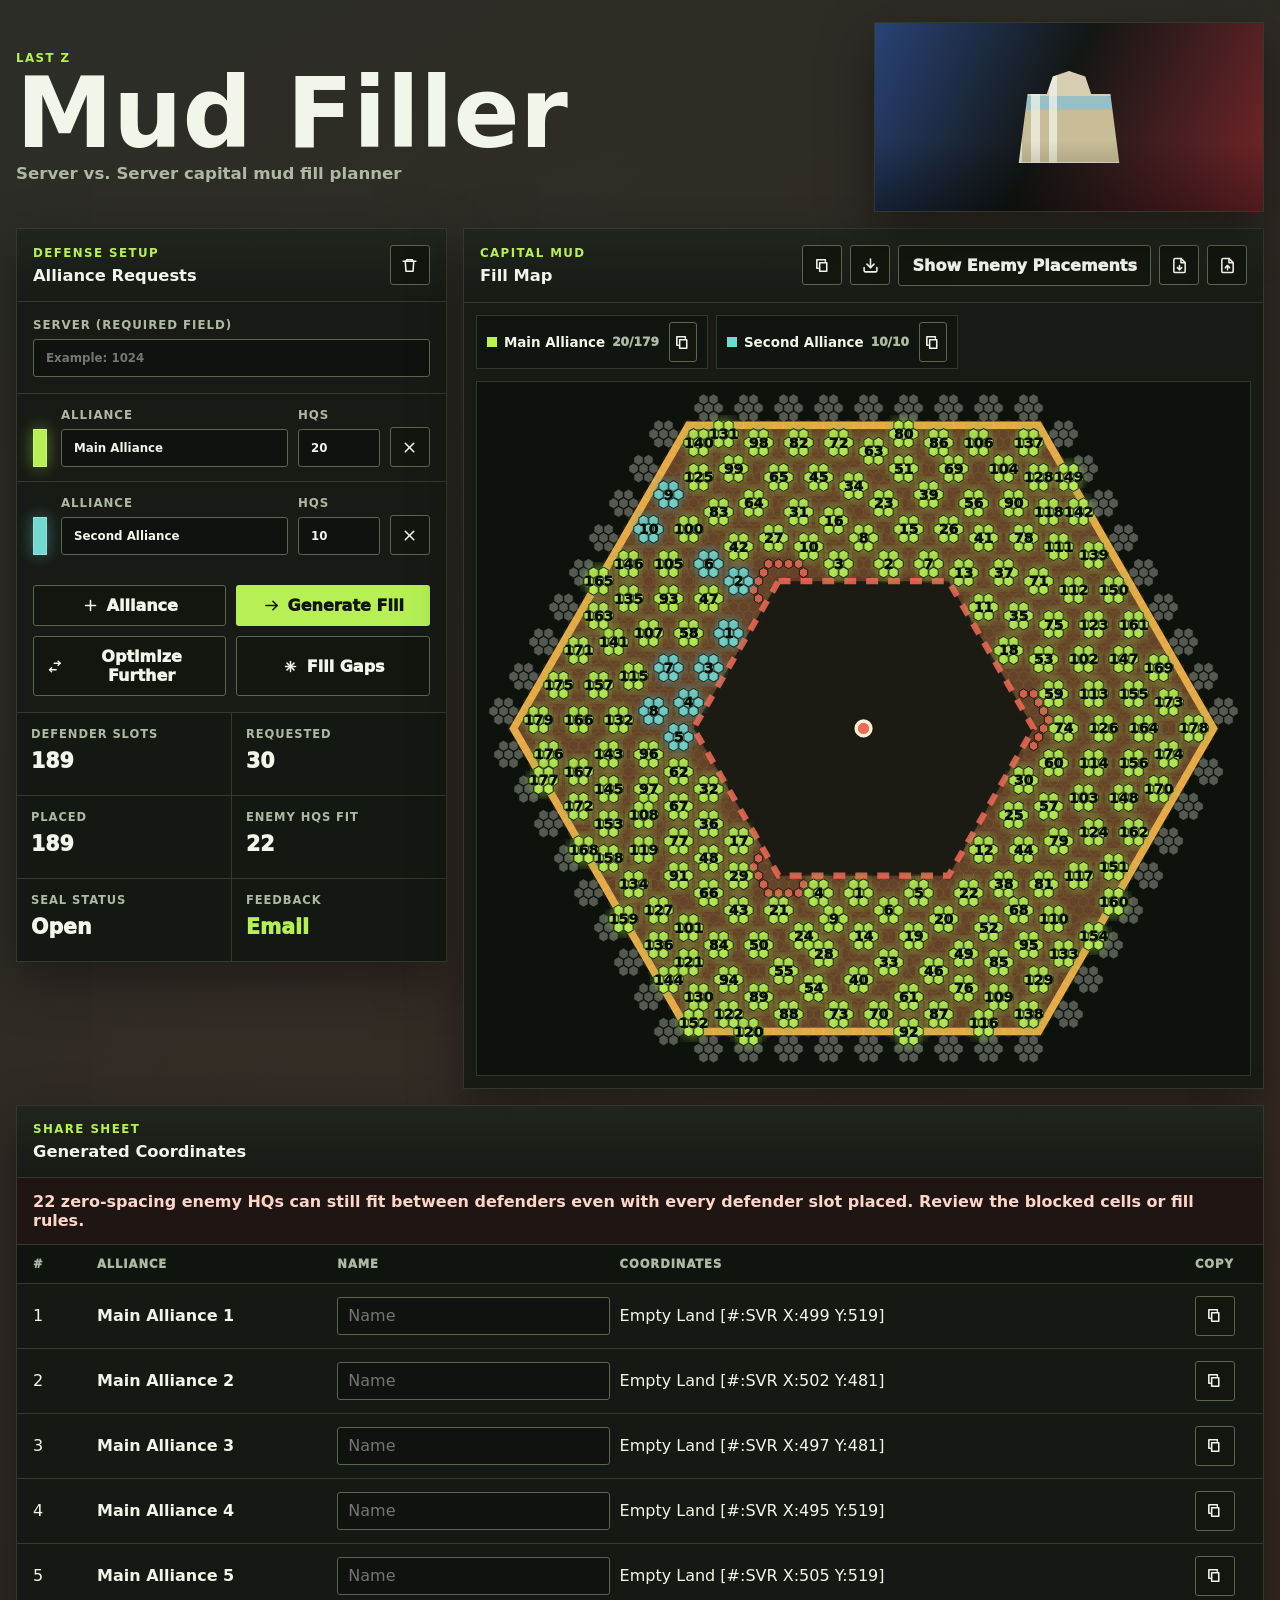
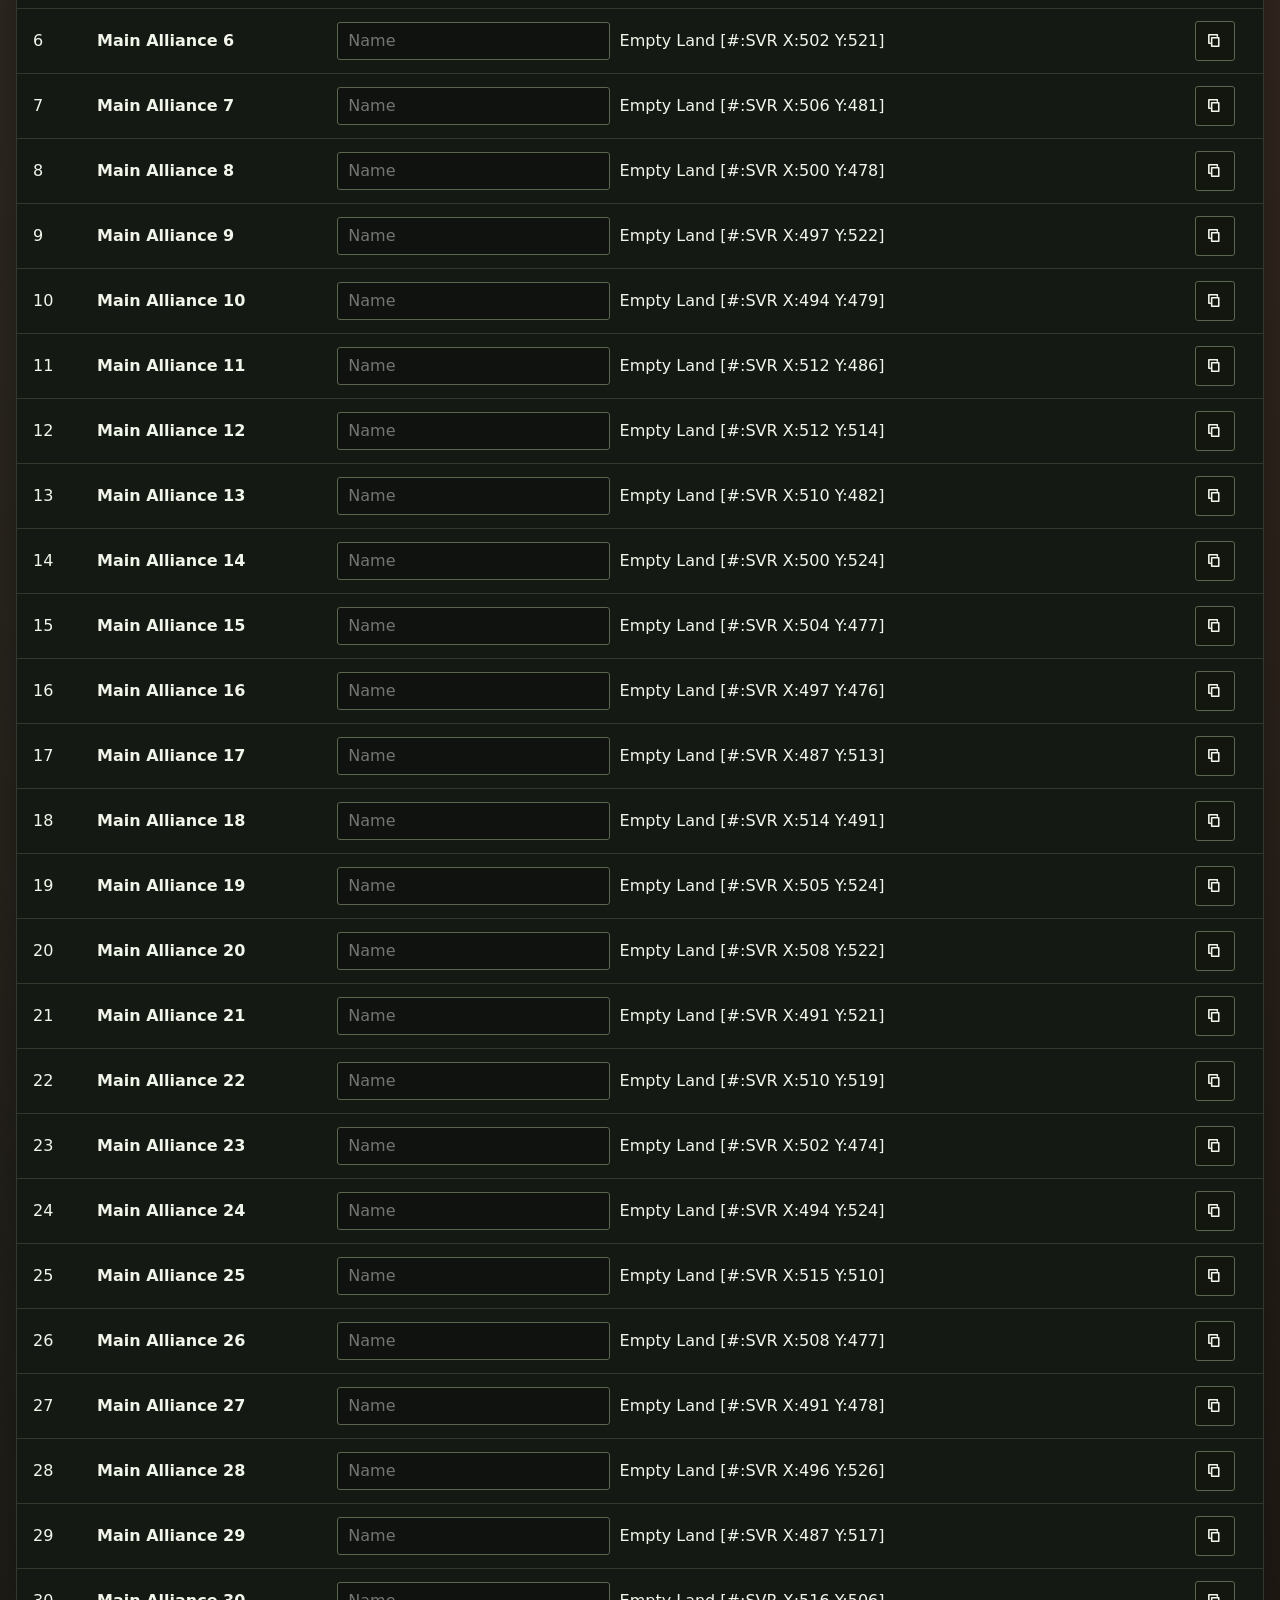
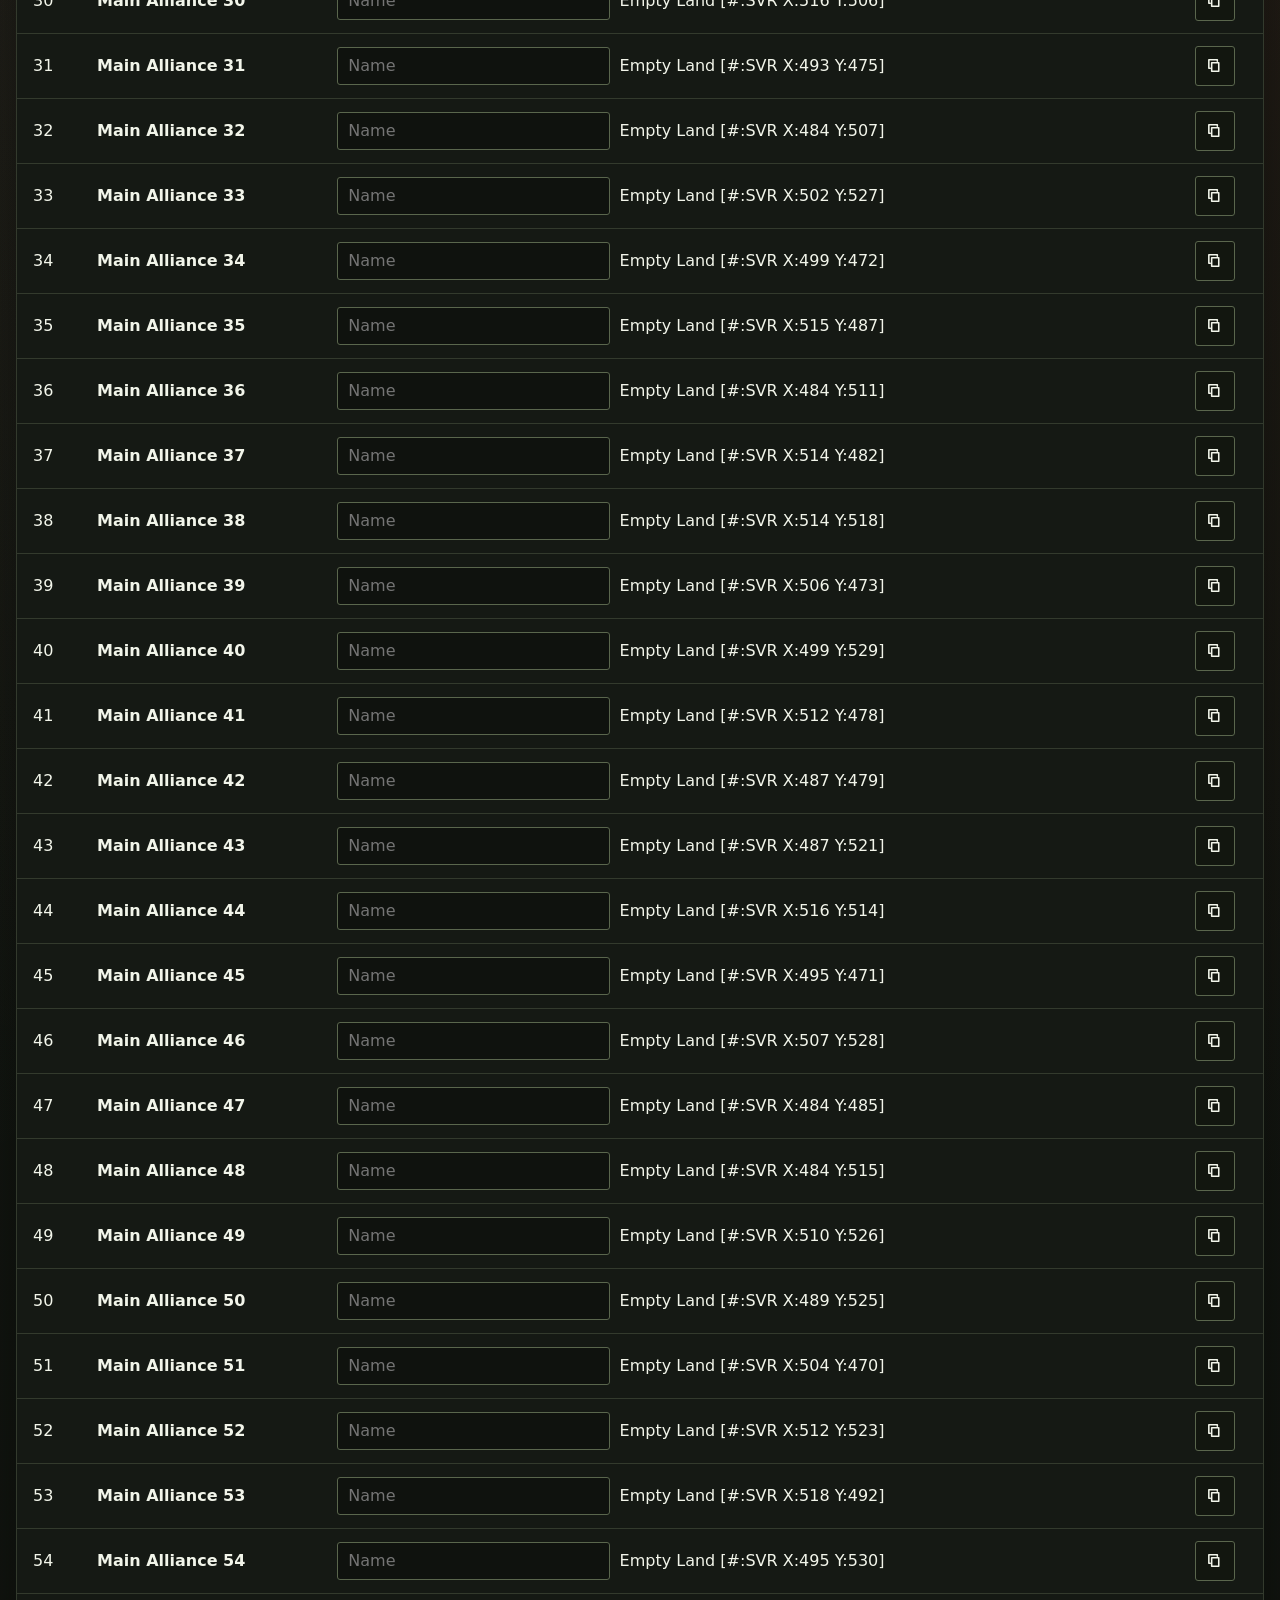
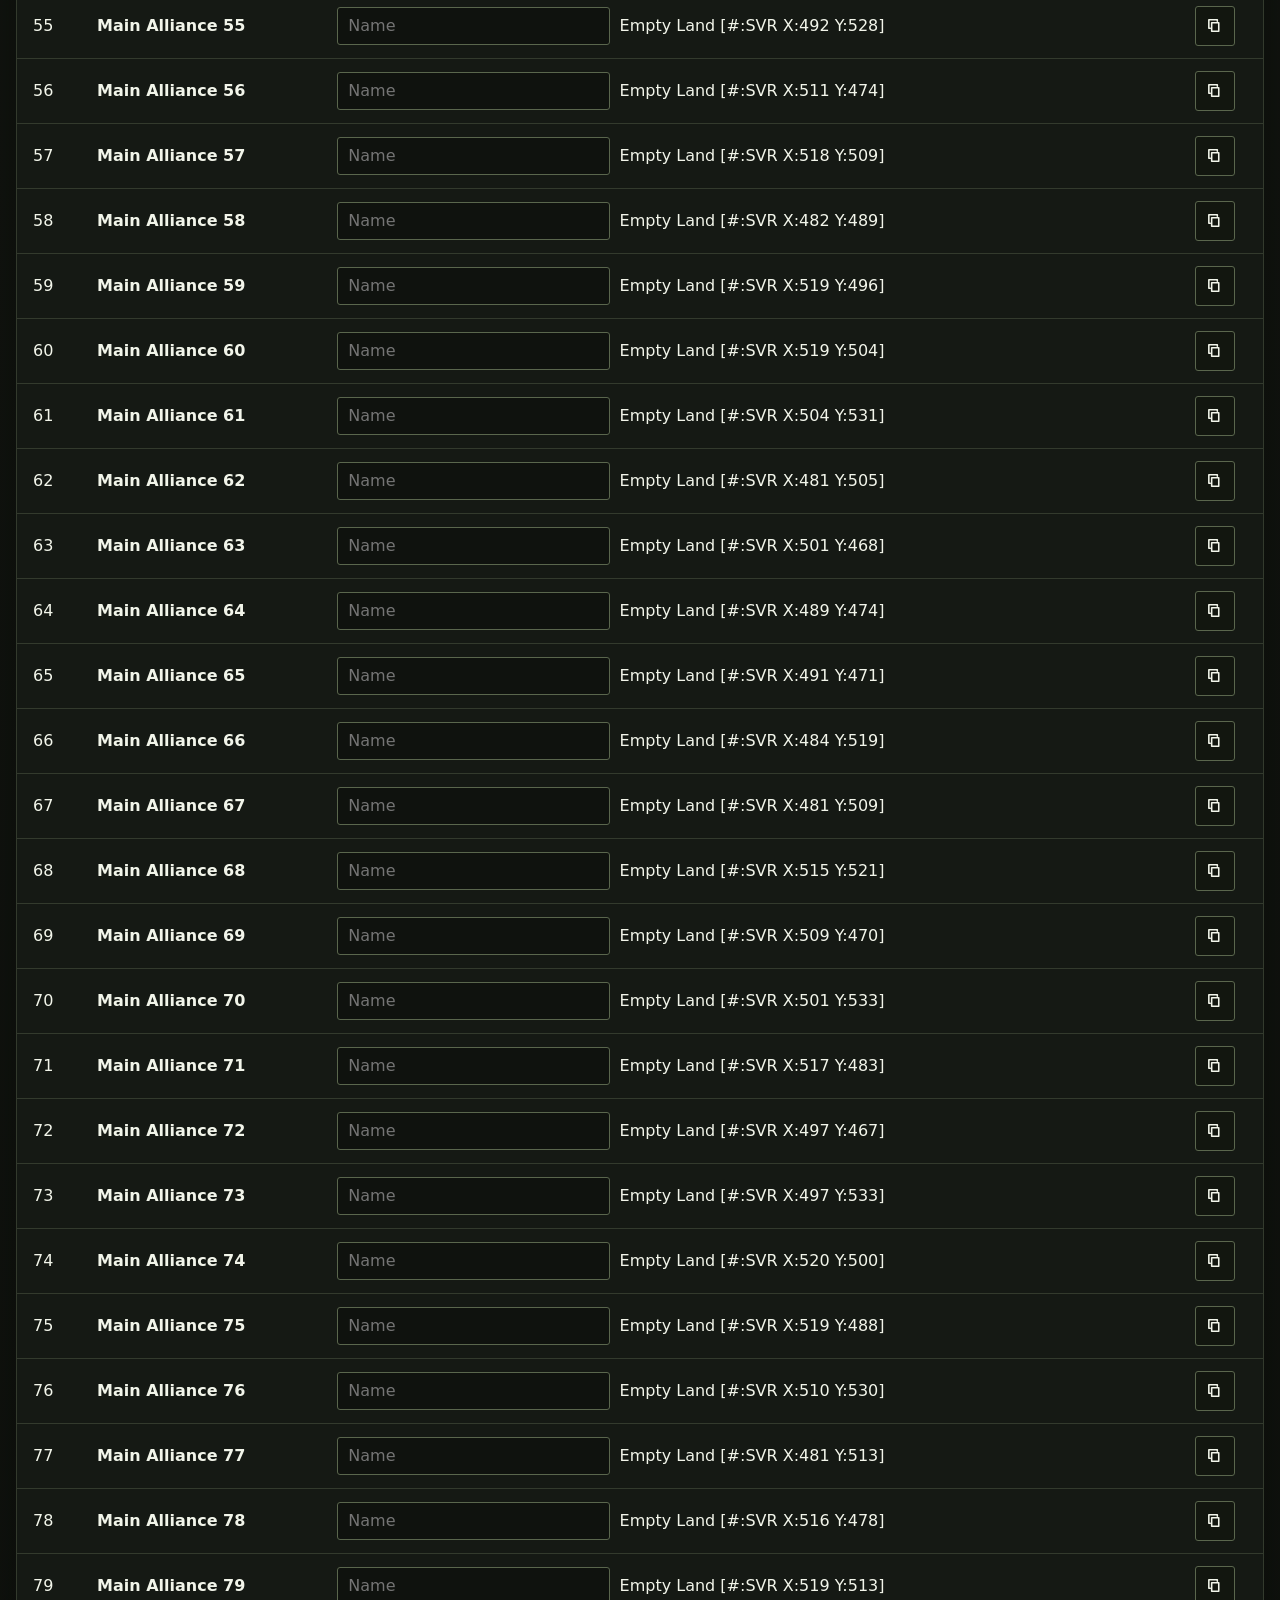
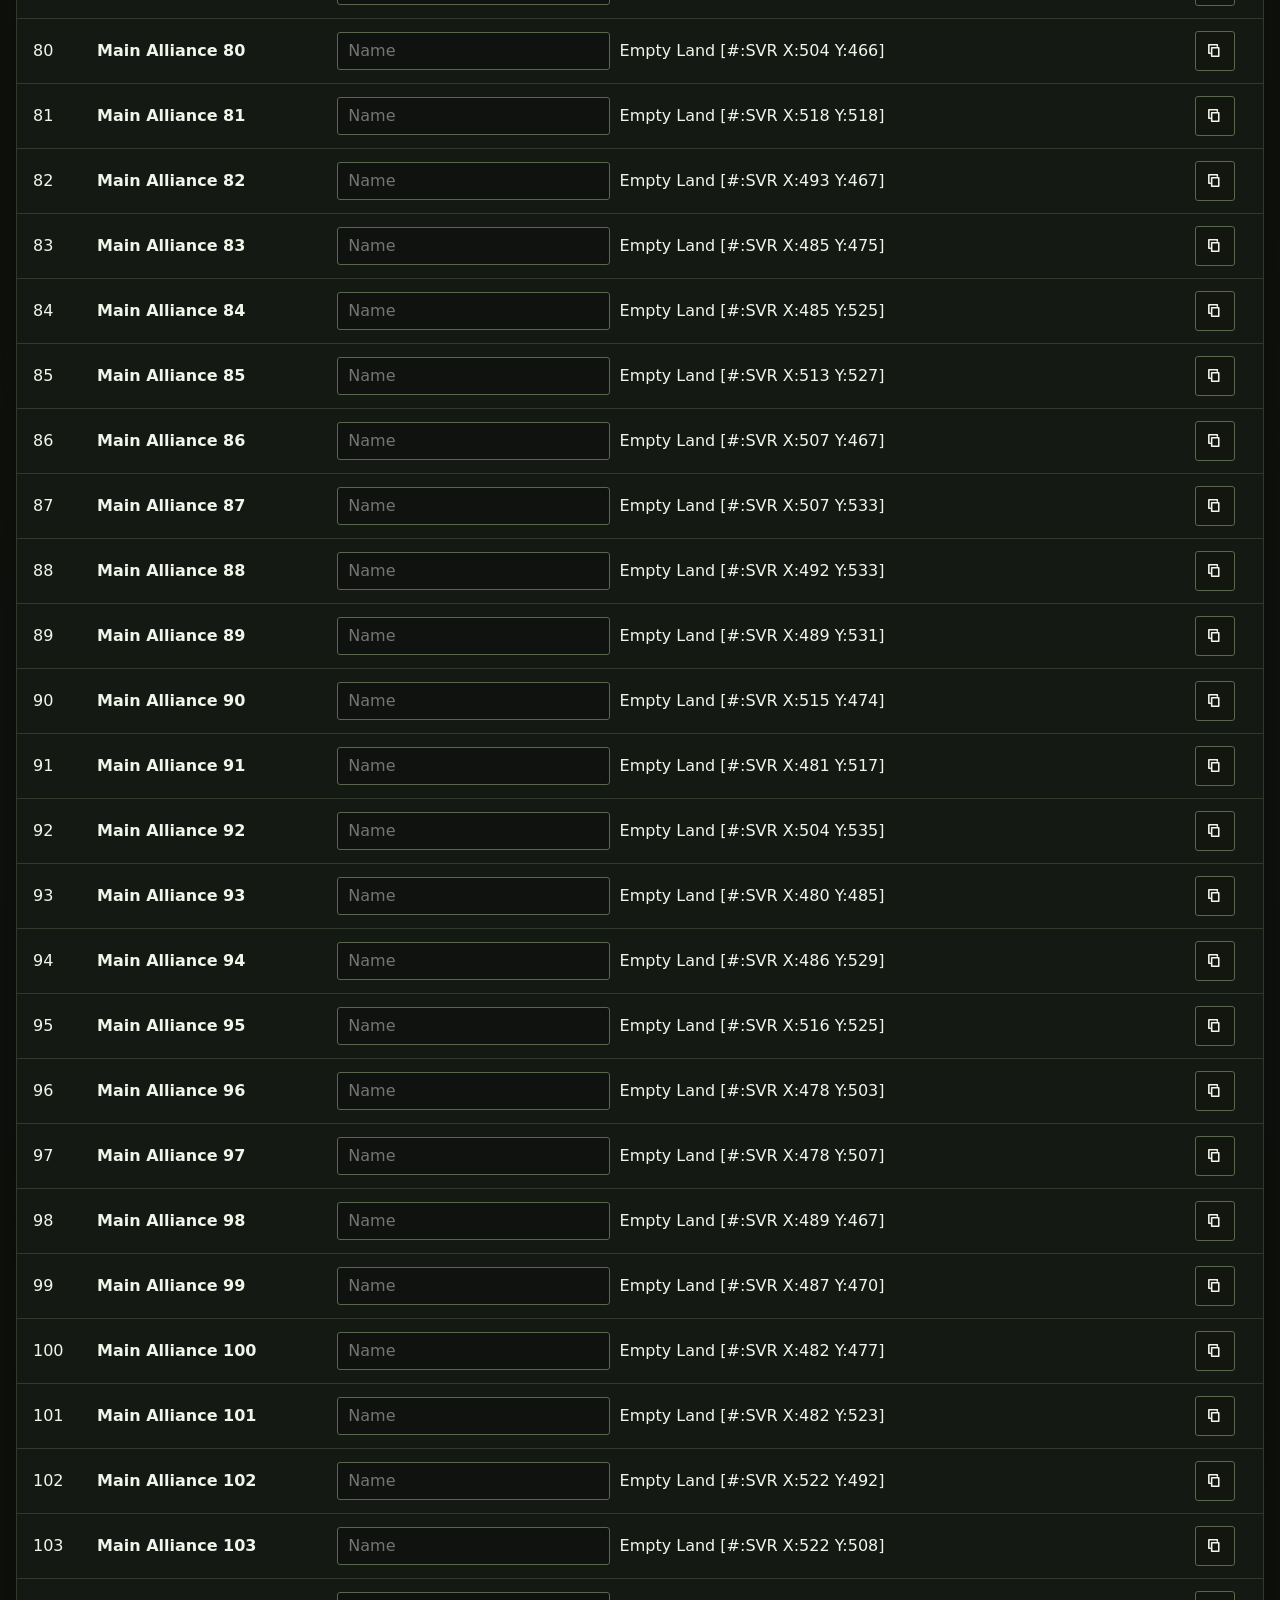
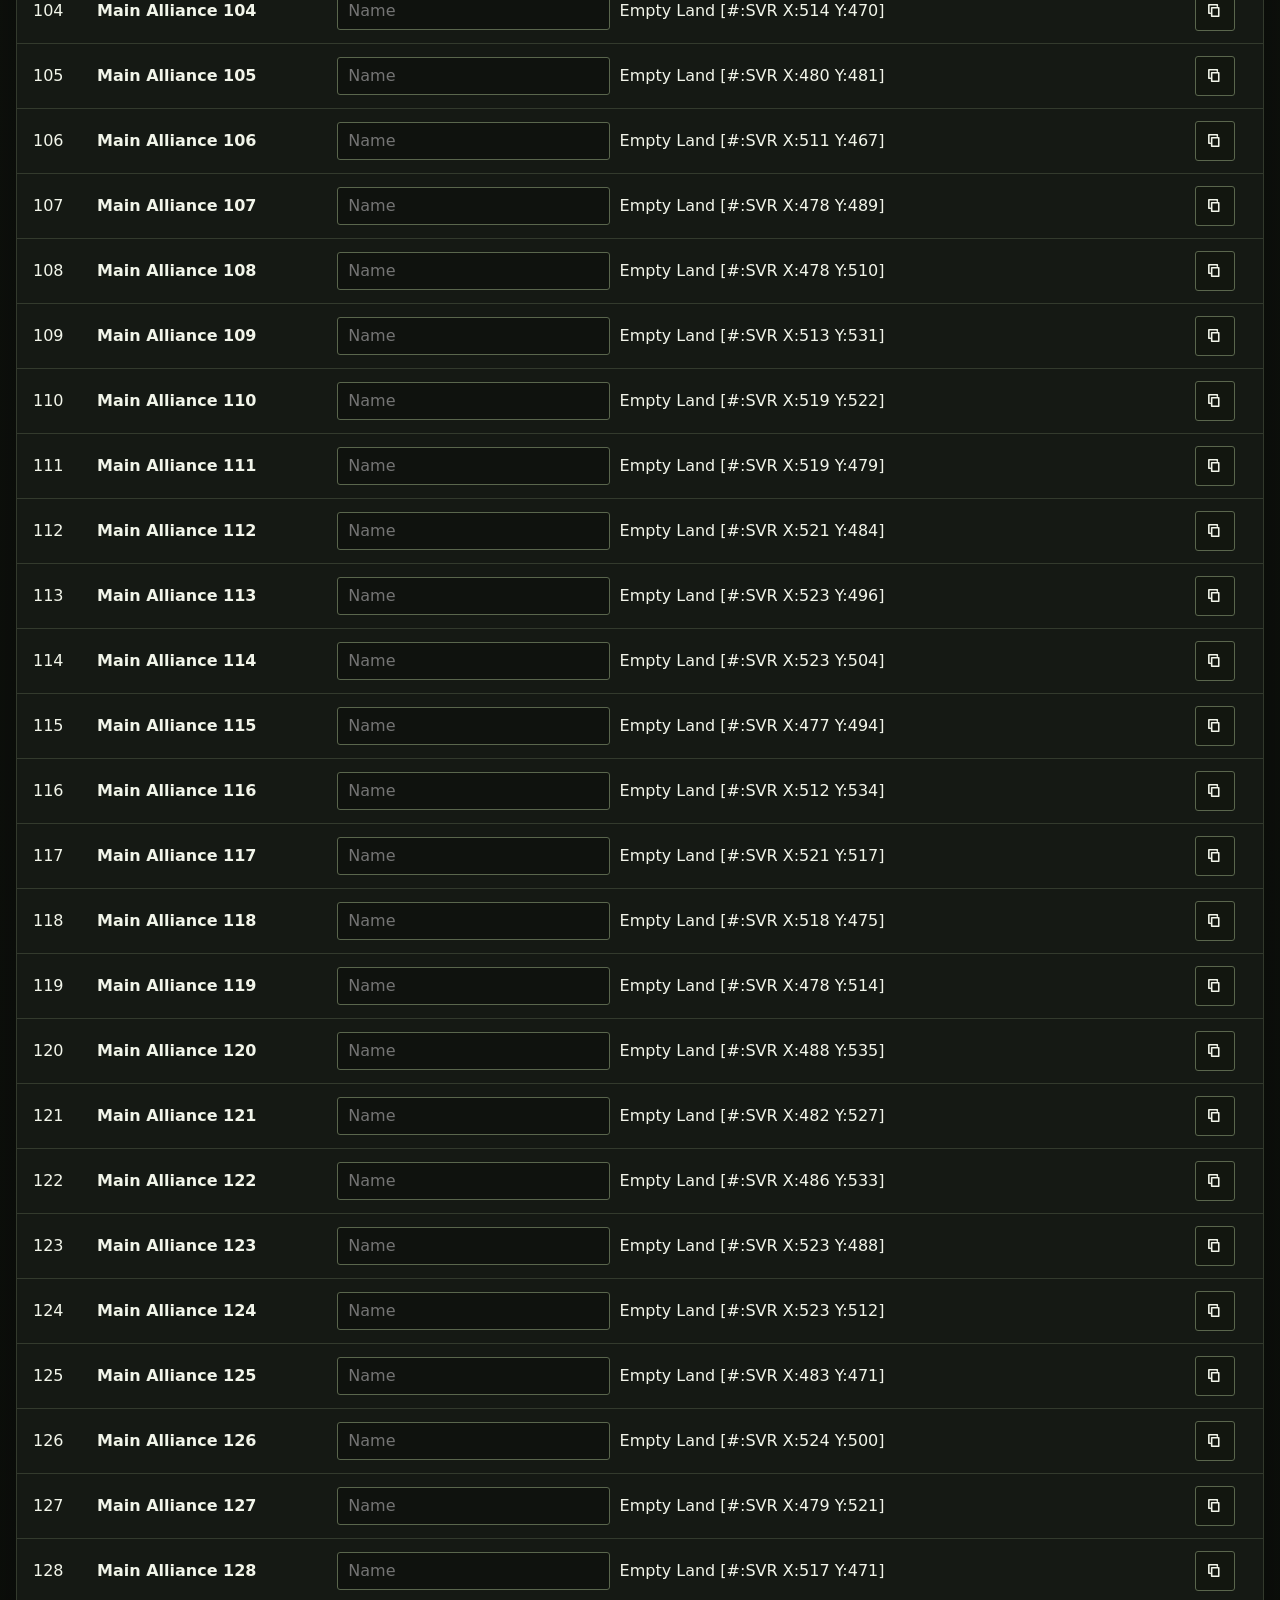
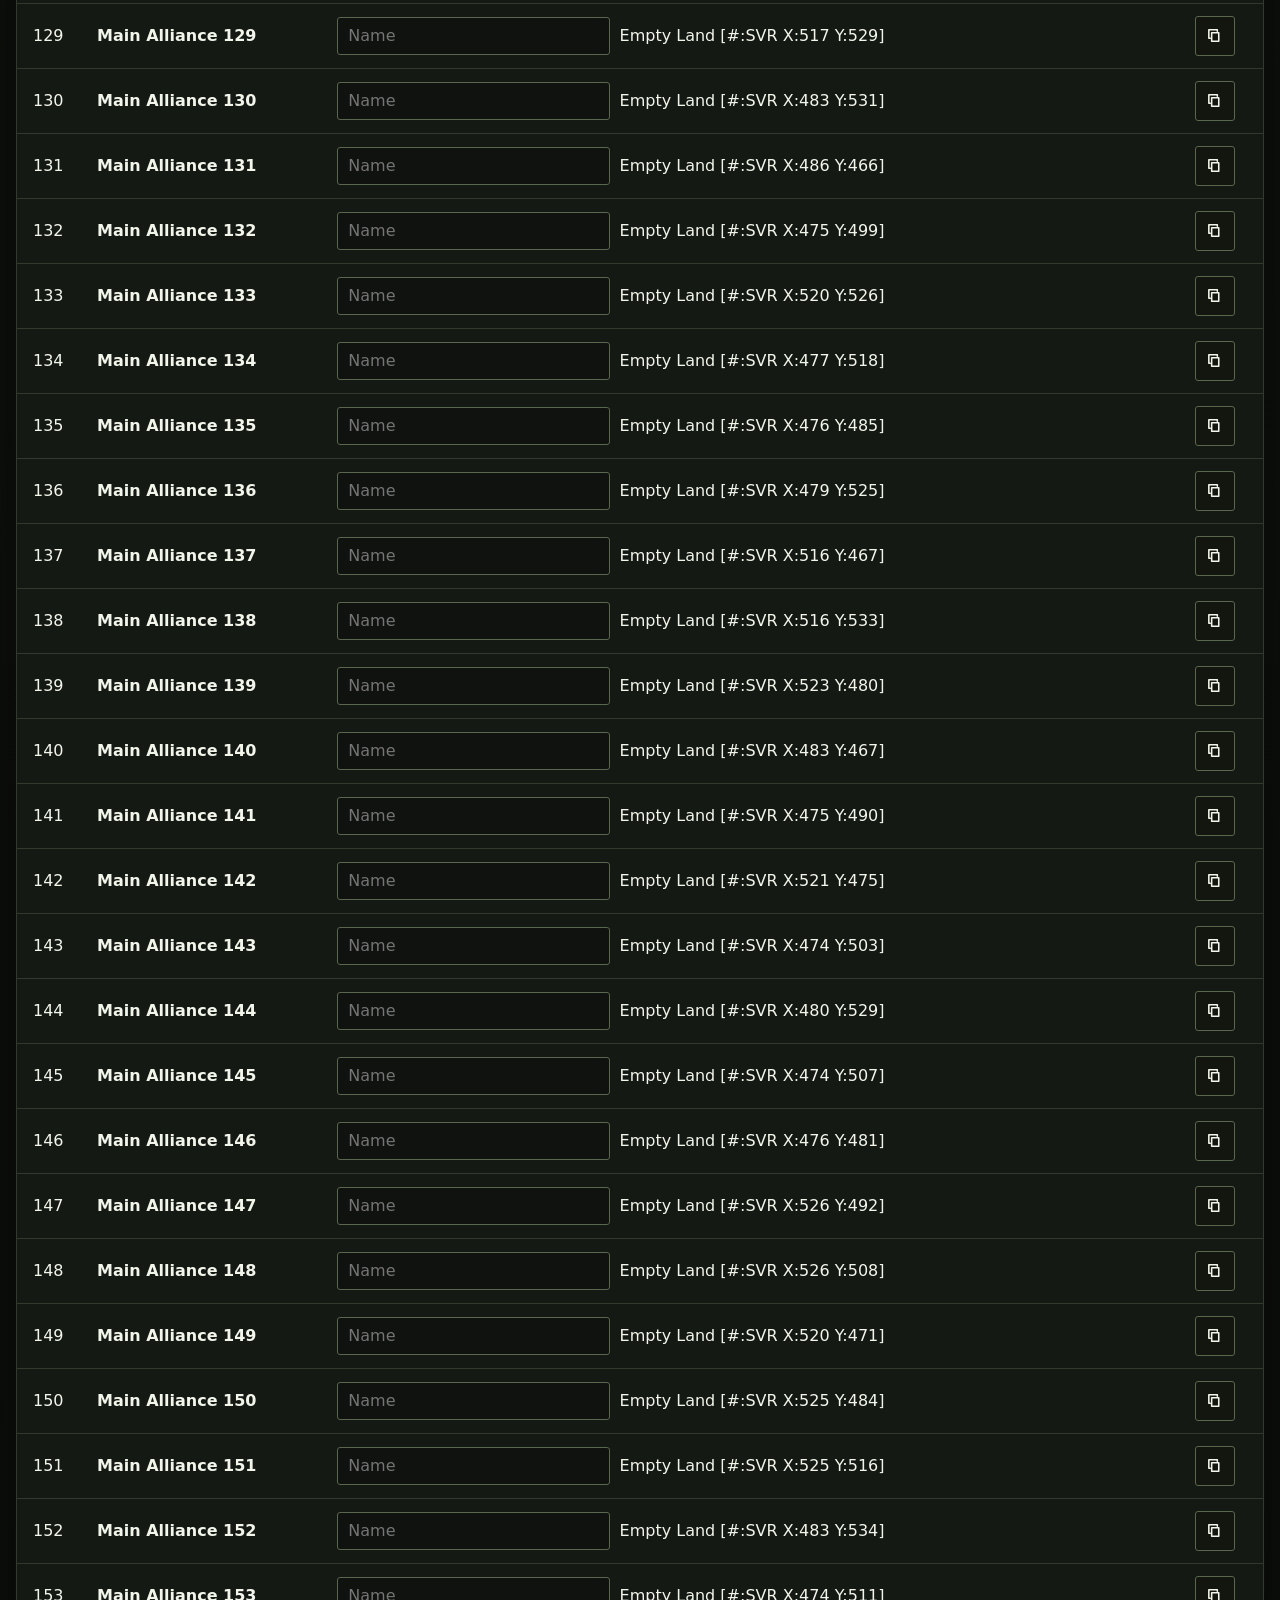
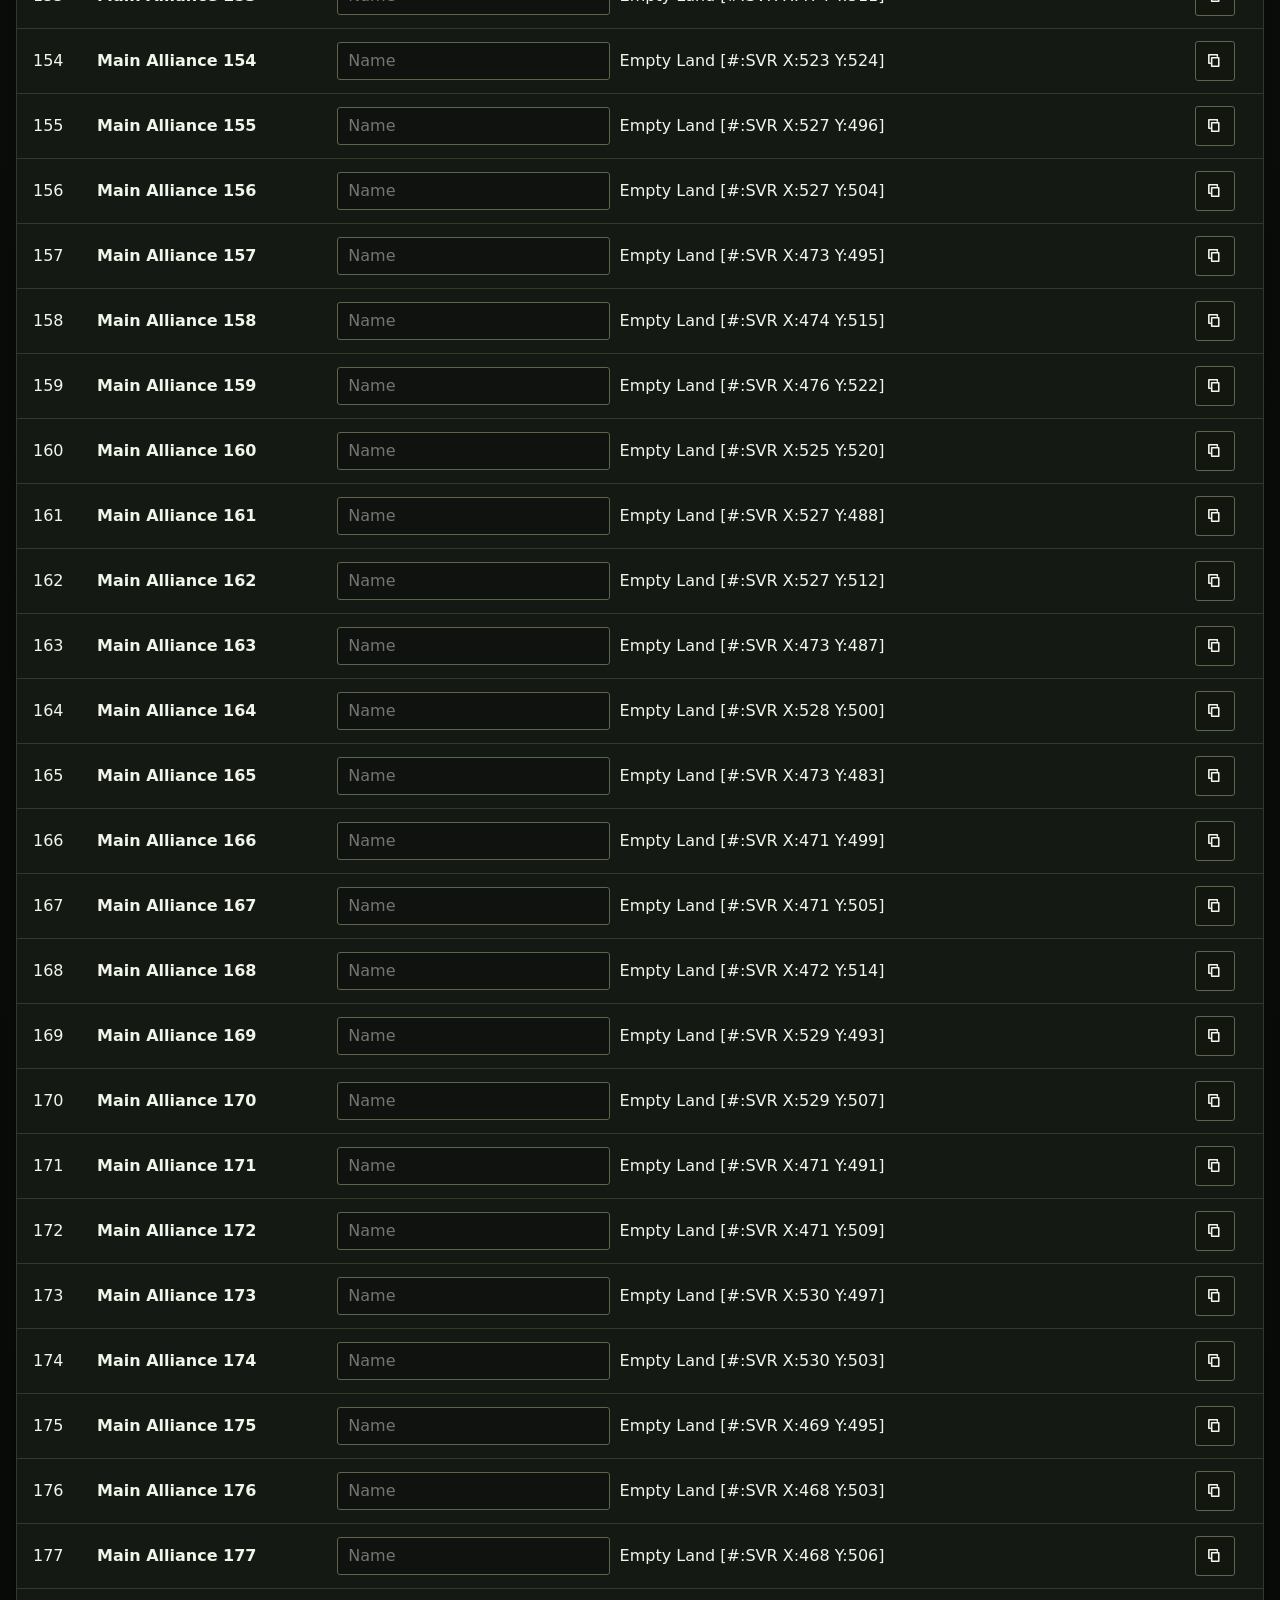
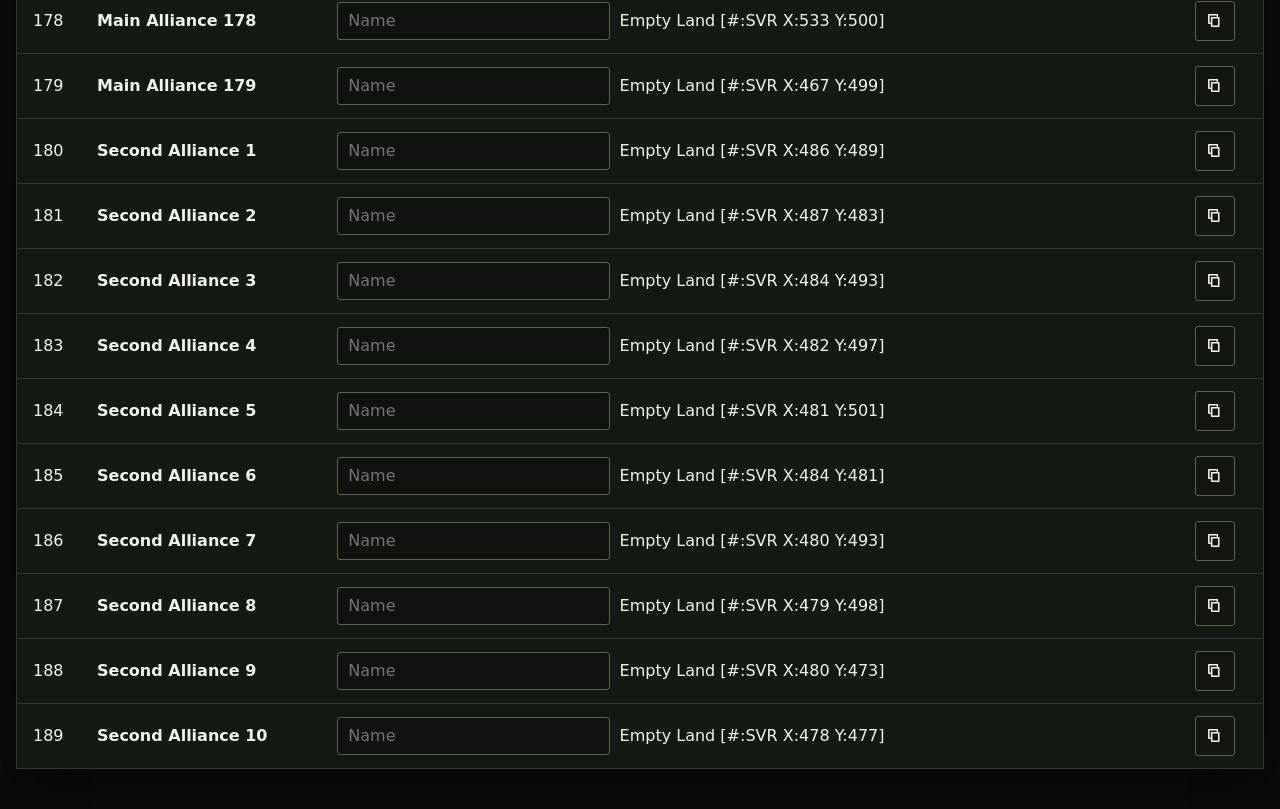
==== index.html @ 8997ff6c "Add files via upload" ====
<!doctype html>
<html lang="en">
  <head>
    <meta charset="utf-8" />
    <meta name="viewport" content="width=device-width, initial-scale=1" />
    <title>Last Z Mud Filler</title>
    <link rel="stylesheet" href="styles.css" />
  </head>
  <body>
    <div class="shell">
      <header class="app-header">
        <div class="header-copy">
          <p class="eyebrow">Last Z</p>
          <h1>Mud Filler</h1>
          <p class="subhead">Server vs. Server capital mud fill planner</p>
        </div>
        <div class="capital-card" aria-label="Capital building reference">
          <img src="image.png" alt="Last Z capital building" id="capital-image" onerror="this.hidden=true" />
          <div class="capital-fallback" aria-hidden="true">
            <span></span>
          </div>
        </div>
      </header>

      <main class="planner-layout">
        <section class="control-panel" aria-labelledby="planner-title">
          <div class="panel-heading">
            <div>
              <p class="eyebrow">Defense Setup</p>
              <h2 id="planner-title">Alliance Requests</h2>
            </div>
            <button class="icon-button" id="reset-button" type="button" title="Reset planner" aria-label="Reset planner">
              <svg aria-hidden="true" viewBox="0 0 24 24">
                <path d="M3 6h18"></path>
                <path d="M8 6V4h8v2"></path>
                <path d="M6 6l1 14h10l1-14"></path>
              </svg>
            </button>
          </div>

          <div class="server-row">
            <label>
              Server (Required Field)
              <input id="server-number" type="number" inputmode="numeric" min="1" placeholder="Example: 1024" required />
            </label>
          </div>

          <div class="alliance-list" id="alliance-list"></div>

          <div class="actions-row">
            <button class="secondary-button" id="add-alliance" type="button">
              <svg aria-hidden="true" viewBox="0 0 24 24">
                <path d="M12 5v14"></path>
                <path d="M5 12h14"></path>
              </svg>
              Alliance
            </button>
            <button class="primary-button" id="generate-plan" type="button">
              <svg aria-hidden="true" viewBox="0 0 24 24">
                <path d="M4 12h16"></path>
                <path d="M14 6l6 6-6 6"></path>
              </svg>
              Generate Fill
            </button>
            <button class="secondary-button" id="optimize-further" type="button">
              <svg aria-hidden="true" viewBox="0 0 24 24">
                <path d="M20 7h-9"></path>
                <path d="M14 17H4"></path>
                <path d="M17 4l3 3-3 3"></path>
                <path d="M7 14l-3 3 3 3"></path>
              </svg>
              <span id="optimize-label">Optimize Further</span>
            </button>
            <button class="secondary-button" id="fill-gaps" type="button">
              <svg aria-hidden="true" viewBox="0 0 24 24">
                <path d="M12 5v14"></path>
                <path d="M5 12h14"></path>
                <path d="M7 7l10 10"></path>
                <path d="M17 7L7 17"></path>
              </svg>
              <span id="fill-gaps-label">Fill Gaps</span>
            </button>
          </div>

          <dl class="stat-grid" id="stat-grid"></dl>
        </section>

        <section class="map-panel" aria-labelledby="map-title">
          <div class="panel-heading">
            <div>
              <p class="eyebrow">Capital Mud</p>
              <h2 id="map-title">Fill Map</h2>
            </div>
            <div class="map-tools">
              <button class="icon-button" id="copy-coords" type="button" title="Copy coordinates" aria-label="Copy coordinates">
                <svg aria-hidden="true" viewBox="0 0 24 24">
                  <path d="M8 8h10v12H8z"></path>
                  <path d="M6 16H4V4h12v2"></path>
                </svg>
              </button>
              <button class="icon-button" id="download-map" type="button" title="Download map JPG" aria-label="Download map JPG">
                <svg aria-hidden="true" viewBox="0 0 24 24">
                  <path d="M21 15v4a2 2 0 0 1-2 2H5a2 2 0 0 1-2-2v-4"></path>
                  <path d="M7 10l5 5 5-5"></path>
                  <path d="M12 15V3"></path>
                </svg>
              </button>
              <button class="secondary-button map-toggle-button" id="toggle-enemy" type="button">Show Enemy Placements</button>
              <button class="icon-button" id="download-config" type="button" title="Download configuration" aria-label="Download configuration">
                <svg aria-hidden="true" viewBox="0 0 24 24">
                  <path d="M14 2H6a2 2 0 0 0-2 2v16a2 2 0 0 0 2 2h12a2 2 0 0 0 2-2V8z"></path>
                  <path d="M14 2v6h6"></path>
                  <path d="M12 18v-6"></path>
                  <path d="M9 15l3 3 3-3"></path>
                </svg>
              </button>
              <button class="icon-button" id="upload-config" type="button" title="Upload configuration" aria-label="Upload configuration">
                <svg aria-hidden="true" viewBox="0 0 24 24">
                  <path d="M14 2H6a2 2 0 0 0-2 2v16a2 2 0 0 0 2 2h12a2 2 0 0 0 2-2V8z"></path>
                  <path d="M14 2v6h6"></path>
                  <path d="M12 12v6"></path>
                  <path d="M9 15l3-3 3 3"></path>
                </svg>
              </button>
              <input id="config-file" type="file" accept="application/json,.json" hidden />
            </div>
          </div>

          <div class="legend" id="legend"></div>

          <div class="map-frame" aria-label="Fill map viewport. Click once to enable zoom and pan.">
            <svg id="mud-svg" viewBox="456 456 88 88" role="img" aria-label="Generated mud fill placement map">
              <defs>
                <filter id="tile-glow" x="-40%" y="-40%" width="180%" height="180%">
                  <feGaussianBlur stdDeviation=".65" result="blur"></feGaussianBlur>
                  <feMerge>
                    <feMergeNode in="blur"></feMergeNode>
                    <feMergeNode in="SourceGraphic"></feMergeNode>
                  </feMerge>
                </filter>
              </defs>
              <g id="mud-layer"></g>
            </svg>
          </div>

          <div class="download-fallback" id="download-fallback" hidden></div>
        </section>

        <section class="output-panel" aria-labelledby="output-title">
          <div class="panel-heading">
            <div>
              <p class="eyebrow">Share Sheet</p>
              <h2 id="output-title">Generated Coordinates</h2>
            </div>
          </div>
          <div class="assignment-table" id="assignment-table"></div>
        </section>
      </main>
    </div>

    <div class="toast" id="toast" role="status" aria-live="polite"></div>
    <script src="app.js"></script>
  </body>
</html>
---- styles.css ----
:root {
  color-scheme: dark;
  --bg: #0d0f0b;
  --panel: #171a15;
  --panel-strong: #20251d;
  --field: #0f120e;
  --line: #333a2d;
  --line-bright: #5a664d;
  --text: #f2f5ea;
  --muted: #aeb8a3;
  --soft: #7d8871;
  --acid: #b6f055;
  --amber: #f2b84b;
  --clay: #9a6644;
  --red: #ef6a57;
  --cyan: #73d8d0;
  --blue: #8fb4ff;
  --shadow: 0 18px 50px rgba(0, 0, 0, .38);
}

* {
  box-sizing: border-box;
}

html {
  scroll-behavior: smooth;
}

body {
  min-height: 100vh;
  margin: 0;
  background:
    linear-gradient(135deg, rgba(115, 216, 208, .08), transparent 30%),
    radial-gradient(circle at 78% 10%, rgba(239, 106, 87, .16), transparent 25%),
    linear-gradient(180deg, #151913 0%, #090b08 100%);
  color: var(--text);
  font-family: Inter, ui-sans-serif, system-ui, -apple-system, BlinkMacSystemFont, "Segoe UI", sans-serif;
  letter-spacing: 0;
}

button,
input {
  font: inherit;
}

button {
  cursor: pointer;
}

svg {
  display: block;
}

.shell {
  width: min(1260px, calc(100% - 32px));
  margin: 0 auto;
  padding: 22px 0 40px;
}

.app-header {
  display: grid;
  grid-template-columns: minmax(0, 1fr) minmax(260px, 390px);
  gap: 18px;
  align-items: stretch;
  min-height: 190px;
  margin-bottom: 16px;
}

.header-copy {
  display: flex;
  flex-direction: column;
  justify-content: center;
  min-width: 0;
}

.eyebrow {
  margin: 0 0 6px;
  color: var(--acid);
  font-size: .74rem;
  font-weight: 900;
  letter-spacing: .12em;
  text-transform: uppercase;
}

h1,
h2,
p {
  margin-top: 0;
}

h1 {
  margin-bottom: 8px;
  font-size: clamp(2.45rem, 8vw, 6.1rem);
  line-height: .88;
  letter-spacing: 0;
}

h2 {
  margin-bottom: 0;
  font-size: 1.02rem;
  letter-spacing: 0;
}

.subhead {
  max-width: 540px;
  margin: 0;
  color: var(--muted);
  font-size: 1.04rem;
  font-weight: 700;
}

.capital-card {
  position: relative;
  min-height: 178px;
  overflow: hidden;
  border: 1px solid var(--line);
  background:
    linear-gradient(115deg, rgba(52, 88, 169, .68), rgba(26, 34, 42, .2) 46%, rgba(159, 44, 54, .72)),
    #11140f;
  box-shadow: var(--shadow);
}

.capital-card::after {
  position: absolute;
  inset: auto 0 0;
  height: 38%;
  background: linear-gradient(180deg, transparent, rgba(0, 0, 0, .34));
  content: "";
}

.capital-card img {
  position: absolute;
  inset: 0;
  width: 100%;
  height: 100%;
  object-fit: cover;
}

.capital-fallback {
  position: absolute;
  inset: 0;
  display: grid;
  place-items: center;
}

.capital-fallback span {
  width: 148px;
  height: 92px;
  border: 1px solid rgba(242, 245, 234, .55);
  background:
    linear-gradient(90deg, transparent 12%, rgba(242, 245, 234, .72) 12% 18%, transparent 18% 24%, rgba(242, 245, 234, .72) 24% 30%, transparent 30% 36%, rgba(242, 245, 234, .72) 36% 42%, transparent 42%),
    linear-gradient(180deg, #d7ceb1 0 27%, #9abfc2 27% 42%, #c9bd98 42% 100%);
  clip-path: polygon(22% 25%, 35% 25%, 39% 6%, 50% 0, 61% 6%, 65% 25%, 78% 25%, 84% 100%, 16% 100%);
  filter: drop-shadow(0 12px 16px rgba(0, 0, 0, .38));
}

.planner-layout {
  display: grid;
  grid-template-columns: minmax(300px, .78fr) minmax(0, 1.45fr);
  gap: 16px;
  align-items: start;
}

.control-panel,
.map-panel,
.output-panel {
  border: 1px solid var(--line);
  background: rgba(23, 26, 21, .96);
  box-shadow: var(--shadow);
}

.output-panel {
  grid-column: 1 / -1;
}

.panel-heading {
  display: flex;
  align-items: center;
  justify-content: space-between;
  gap: 12px;
  min-height: 70px;
  padding: 16px;
  border-bottom: 1px solid var(--line);
  background: linear-gradient(180deg, rgba(32, 37, 29, .98), rgba(23, 26, 21, .98));
}

.server-row,
.actions-row {
  padding: 16px;
  border-bottom: 1px solid var(--line);
}

.server-row label,
.alliance-row label {
  display: grid;
  gap: 7px;
  min-width: 0;
  color: var(--muted);
  font-size: .74rem;
  font-weight: 900;
  letter-spacing: .08em;
  text-transform: uppercase;
}

input {
  width: 100%;
  min-width: 0;
  border: 1px solid var(--line-bright);
  border-radius: 3px;
  background: var(--field);
  color: var(--text);
  padding: 11px 12px;
  outline: none;
}

input:focus {
  border-color: var(--acid);
  box-shadow: 0 0 0 3px rgba(182, 240, 85, .13);
}

input.input-error {
  border-color: #ef6a57;
  box-shadow: 0 0 0 3px rgba(239, 106, 87, .18);
}

.alliance-list {
  display: grid;
  gap: 1px;
  background: var(--line);
}

.alliance-row {
  display: grid;
  grid-template-columns: 18px minmax(0, 1fr) minmax(82px, .34fr) 40px;
  gap: 10px;
  align-items: end;
  padding: 14px 16px;
  background: var(--panel);
}

.color-swatch {
  width: 14px;
  height: 38px;
  align-self: end;
  border: 1px solid rgba(255, 255, 255, .25);
  background: var(--swatch);
  box-shadow: 0 0 16px color-mix(in srgb, var(--swatch), transparent 55%);
}

.actions-row {
  display: grid;
  grid-template-columns: repeat(2, minmax(0, 1fr));
  gap: 10px;
}

.actions-row .primary-button {
  grid-column: span 1;
}

.primary-button,
.secondary-button,
.icon-button {
  display: inline-flex;
  align-items: center;
  justify-content: center;
  gap: 8px;
  min-height: 40px;
  border: 1px solid transparent;
  border-radius: 3px;
  font-weight: 950;
}

.primary-button {
  background: var(--acid);
  color: #10140d;
  padding: 10px 14px;
}

.secondary-button,
.icon-button {
  border-color: var(--line-bright);
  background: #12160f;
  color: var(--text);
}

.secondary-button {
  padding: 10px 13px;
}

.map-toggle-button {
  width: auto;
  min-width: 168px;
  white-space: nowrap;
}

.icon-button {
  width: 40px;
  height: 40px;
  padding: 0;
}

button:hover,
button:focus-visible {
  border-color: var(--acid);
  outline: none;
  box-shadow: 0 0 0 3px rgba(182, 240, 85, .1);
}

button:disabled {
  cursor: wait;
  opacity: .72;
}

button svg {
  width: 17px;
  height: 17px;
  fill: none;
  stroke: currentColor;
  stroke-linecap: round;
  stroke-linejoin: round;
  stroke-width: 2.2;
}

.stat-grid {
  display: grid;
  grid-template-columns: repeat(2, minmax(0, 1fr));
  gap: 1px;
  margin: 0;
  background: var(--line);
}

.stat-grid div {
  min-height: 82px;
  padding: 14px;
  background: #141812;
}

.stat-grid dt {
  color: var(--muted);
  font-size: .72rem;
  font-weight: 900;
  letter-spacing: .08em;
  text-transform: uppercase;
}

.stat-grid dd {
  margin: 8px 0 0;
  color: var(--text);
  font-size: 1.28rem;
  font-weight: 950;
}

.feedback-link {
  color: var(--acid);
  text-decoration: none;
}

.feedback-link:hover,
.feedback-link:focus-visible {
  color: var(--text);
  text-decoration: underline;
}

.map-tools {
  display: flex;
  flex-wrap: wrap;
  justify-content: flex-end;
  gap: 8px;
}

.map-frame {
  position: relative;
  padding: 12px;
  overflow: hidden;
  touch-action: pan-y;
  -webkit-user-select: none;
  user-select: none;
}

#mud-svg {
  display: block;
  width: 100%;
  min-height: 560px;
  border: 1px solid #2f382a;
  background: #0e120d;
  cursor: pointer;
  touch-action: pan-y;
  -webkit-user-select: none;
  user-select: none;
}

.map-frame.map-armed #mud-svg {
  border-color: rgba(182, 240, 85, .72);
  cursor: grab;
  touch-action: none;
}

.map-frame.map-armed #mud-svg:active {
  cursor: grabbing;
}

.download-fallback {
  display: grid;
  gap: 10px;
  margin-top: 12px;
  padding: 12px;
  border: 1px solid var(--line-bright);
  background: #141812;
}

.download-fallback[hidden] {
  display: none;
}

.download-fallback p {
  margin: 0;
  color: var(--muted);
  font-size: .86rem;
  font-weight: 800;
}

.download-fallback a {
  width: fit-content;
  color: var(--acid);
  font-weight: 950;
  text-decoration: none;
}

.download-fallback a:hover,
.download-fallback a:focus-visible {
  color: var(--text);
  text-decoration: underline;
}

.download-fallback textarea {
  min-height: 120px;
  resize: vertical;
  font: 800 .78rem/1.45 ui-monospace, SFMono-Regular, Menlo, Monaco, Consolas, monospace;
}

.mud-area {
  fill: rgba(111, 73, 43, .78);
  stroke: var(--amber);
  stroke-width: .75;
}

.mud-tile {
  fill: rgba(154, 102, 68, .16);
  stroke: rgba(242, 184, 75, .2);
  stroke-width: .055;
}

.blocked-area {
  fill: rgba(18, 22, 17, .86);
  stroke: rgba(239, 106, 87, .86);
  stroke-dasharray: 1.2 1;
  stroke-width: .62;
}

.forbidden-cell {
  fill: rgba(239, 106, 87, .8);
  stroke: rgba(10, 12, 9, .85);
  stroke-width: .1;
}

.outer-hq-cell {
  fill: rgba(128, 136, 126, .62);
  stroke: rgba(10, 12, 9, .78);
  stroke-width: .1;
}

.hq-cell {
  opacity: .92;
  stroke: rgba(10, 12, 9, .9);
  stroke-width: .11;
  filter: url(#tile-glow);
}

.enemy-hq-cell {
  fill: #050704;
  opacity: .9;
  stroke: rgba(242, 245, 234, .55);
  stroke-width: .1;
}

.enemy-hq-label {
  fill: #f2f5ea;
  stroke: rgba(0, 0, 0, .75);
  stroke-width: .08;
  paint-order: stroke;
  font-size: 1.28px;
  font-weight: 950;
  pointer-events: none;
}

.capital-dot {
  fill: var(--red);
  stroke: #fff1d6;
  stroke-width: .35;
}

.hq-label {
  fill: #091006;
  stroke: rgba(255, 255, 255, .42);
  stroke-width: .065;
  paint-order: stroke;
  font-size: 1.42px;
  font-weight: 950;
  pointer-events: none;
}

.legend {
  display: flex;
  flex-wrap: wrap;
  gap: 8px;
  padding: 12px 12px 0;
}

.legend-item {
  display: inline-flex;
  align-items: center;
  gap: 7px;
  min-height: 32px;
  border: 1px solid var(--line);
  background: #11150f;
  color: var(--text);
  padding: 6px 10px;
  font-size: .84rem;
  font-weight: 850;
}

.legend-name {
  min-width: 0;
}

.legend-count {
  color: var(--muted);
  font-size: .76rem;
  font-weight: 950;
}

.legend-item i {
  width: 10px;
  height: 10px;
  background: var(--swatch);
}

.legend-item .alliance-copy {
  width: 28px;
  height: 28px;
  margin-left: 3px;
}

.assignment-table {
  display: grid;
  gap: 1px;
  background: var(--line);
}

.table-head,
.table-row {
  display: grid;
  grid-template-columns: 54px minmax(130px, .55fr) minmax(150px, .65fr) minmax(260px, 1.35fr) 52px;
  gap: 10px;
  align-items: center;
}

.table-head {
  padding: 12px 16px;
  background: #10140f;
  color: var(--muted);
  font-size: .72rem;
  font-weight: 950;
  letter-spacing: .08em;
  text-transform: uppercase;
}

.table-row {
  min-height: 58px;
  padding: 12px 16px;
  background: #151914;
}

.table-row .row-copy {
  justify-self: start;
}

.assignment-name-input {
  min-height: 38px;
  padding: 8px 10px;
}

.table-row span,
.table-row strong {
  min-width: 0;
  overflow-wrap: anywhere;
}

.warning,
.empty-state {
  padding: 14px 16px;
  background: #1f1613;
  color: #ffd5c8;
  font-weight: 900;
}

.empty-state {
  background: #151914;
  color: var(--muted);
}

.toast {
  position: fixed;
  right: 20px;
  bottom: 20px;
  transform: translateY(20px);
  opacity: 0;
  pointer-events: none;
  border: 1px solid var(--line-bright);
  border-radius: 3px;
  background: #181d15;
  color: var(--text);
  padding: 12px 14px;
  font-weight: 950;
  transition: opacity .18s ease, transform .18s ease;
  box-shadow: var(--shadow);
}

.toast.show {
  opacity: 1;
  transform: translateY(0);
}

@media (max-width: 980px) {
  .app-header,
  .planner-layout {
    grid-template-columns: 1fr;
  }

  .capital-card {
    min-height: 210px;
  }

  #mud-svg {
    min-height: 480px;
  }
}

@media (max-width: 720px) {
  .shell {
    width: min(100% - 20px, 1260px);
    padding-top: 12px;
  }

  .app-header {
    min-height: 0;
  }

  .alliance-row,
  .table-head,
  .table-row,
  .actions-row {
    grid-template-columns: 1fr;
  }

  .color-swatch {
    width: 100%;
    height: 8px;
  }

  .remove-alliance {
    justify-self: start;
  }

  .panel-heading {
    align-items: flex-start;
    flex-direction: column;
  }

  .map-tools {
    width: 100%;
  }

  #mud-svg {
    min-height: 390px;
  }
}
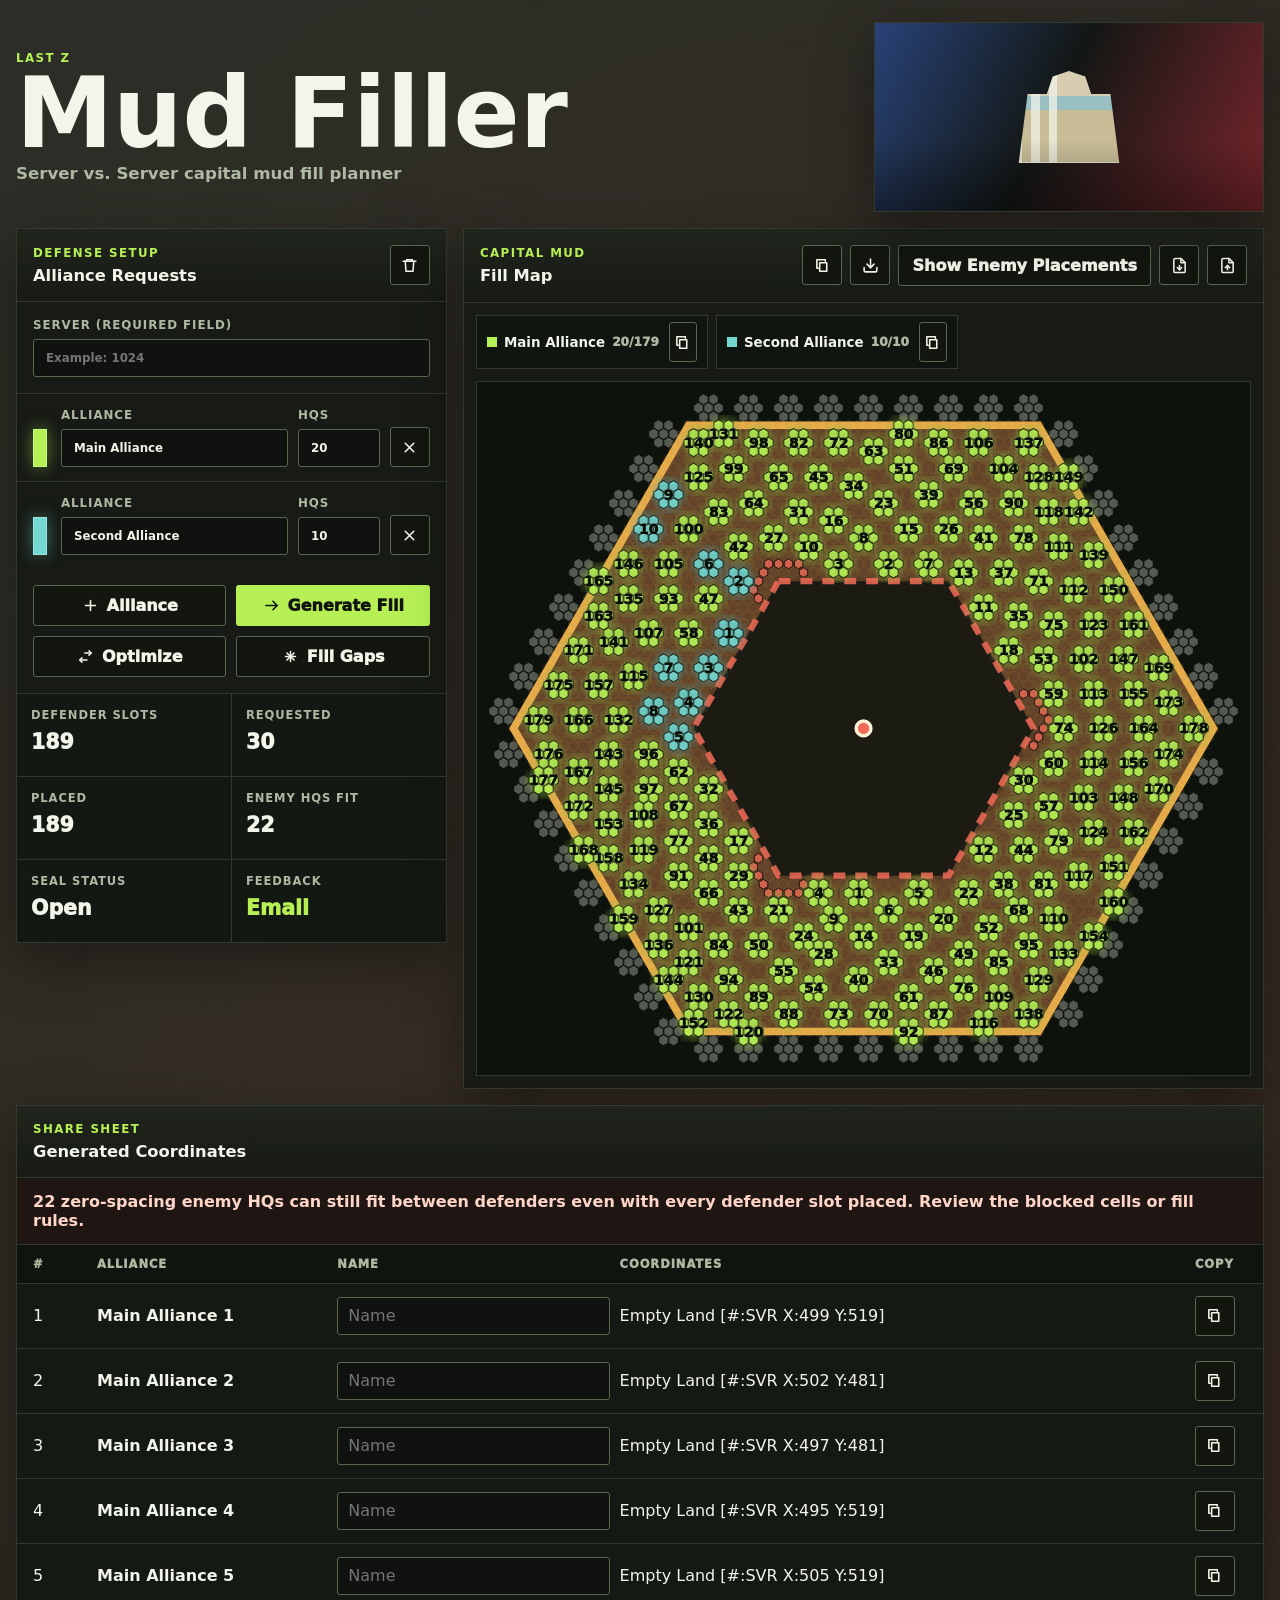
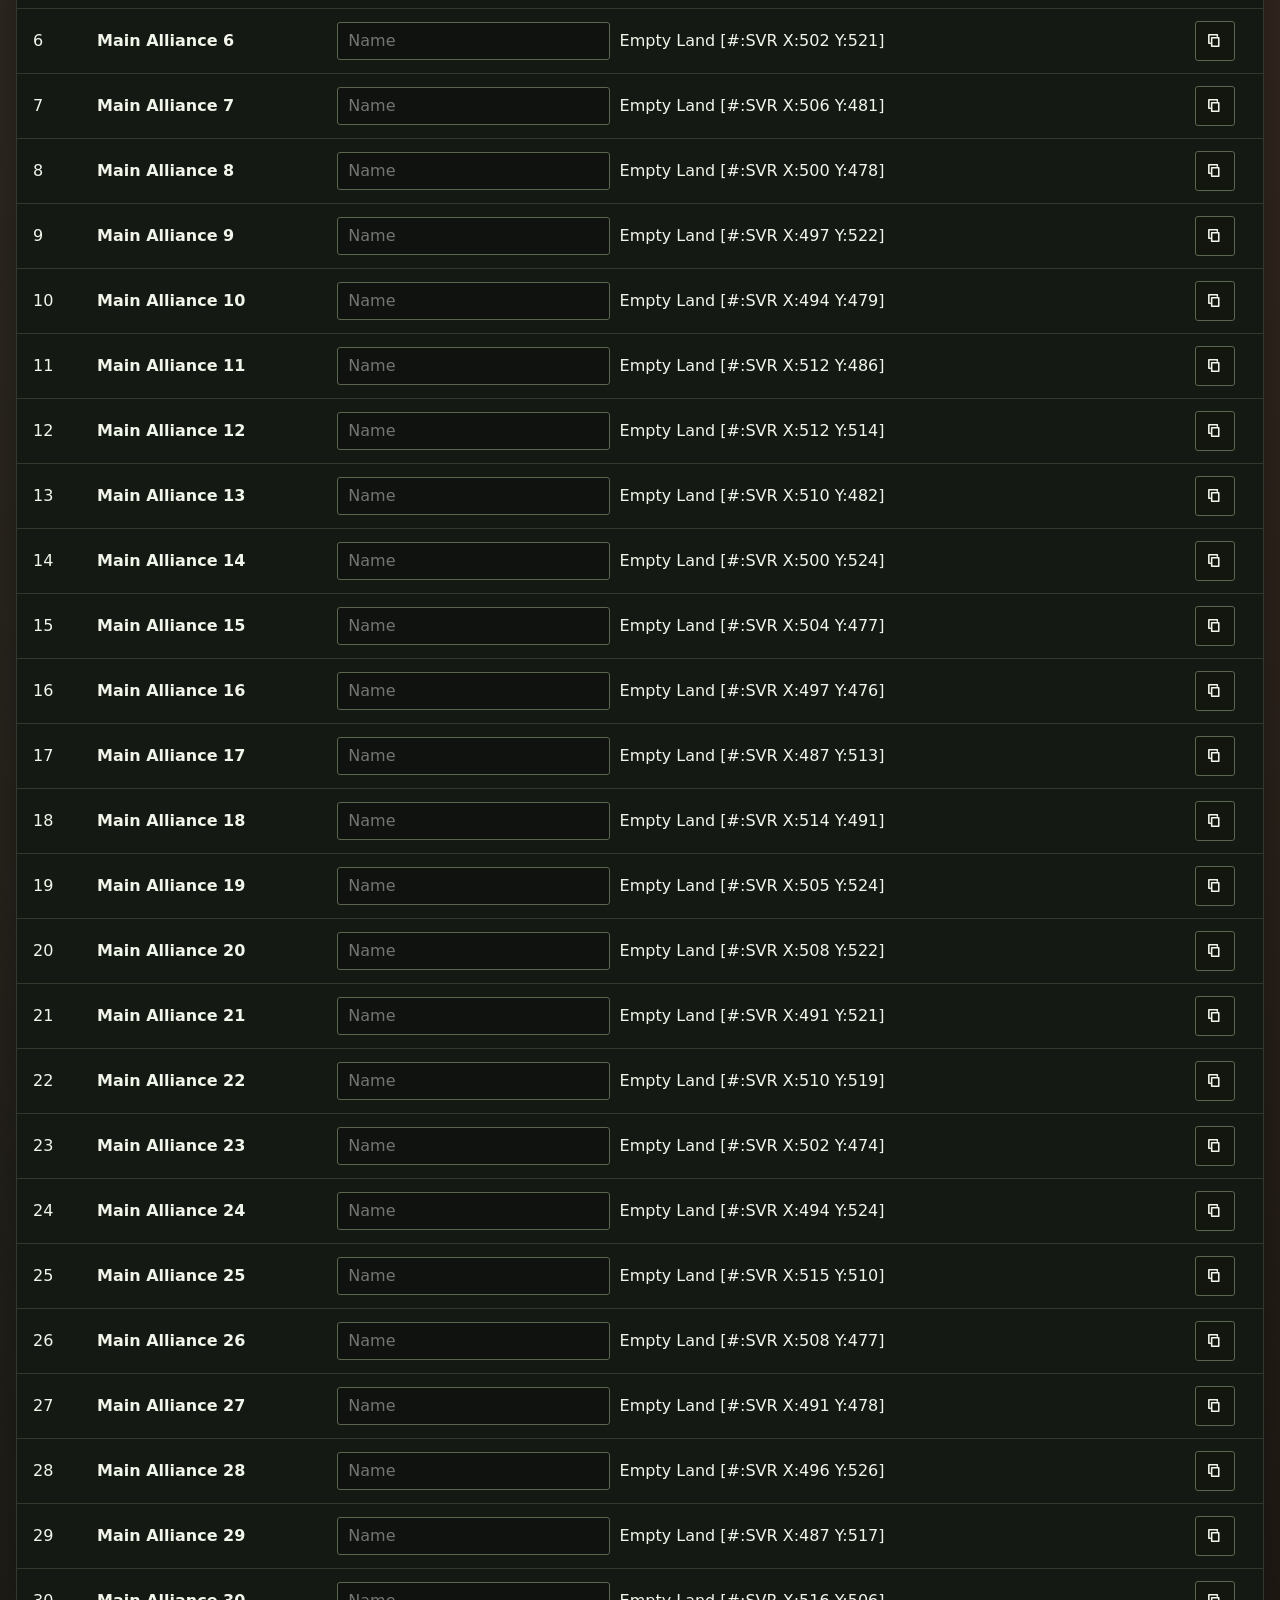
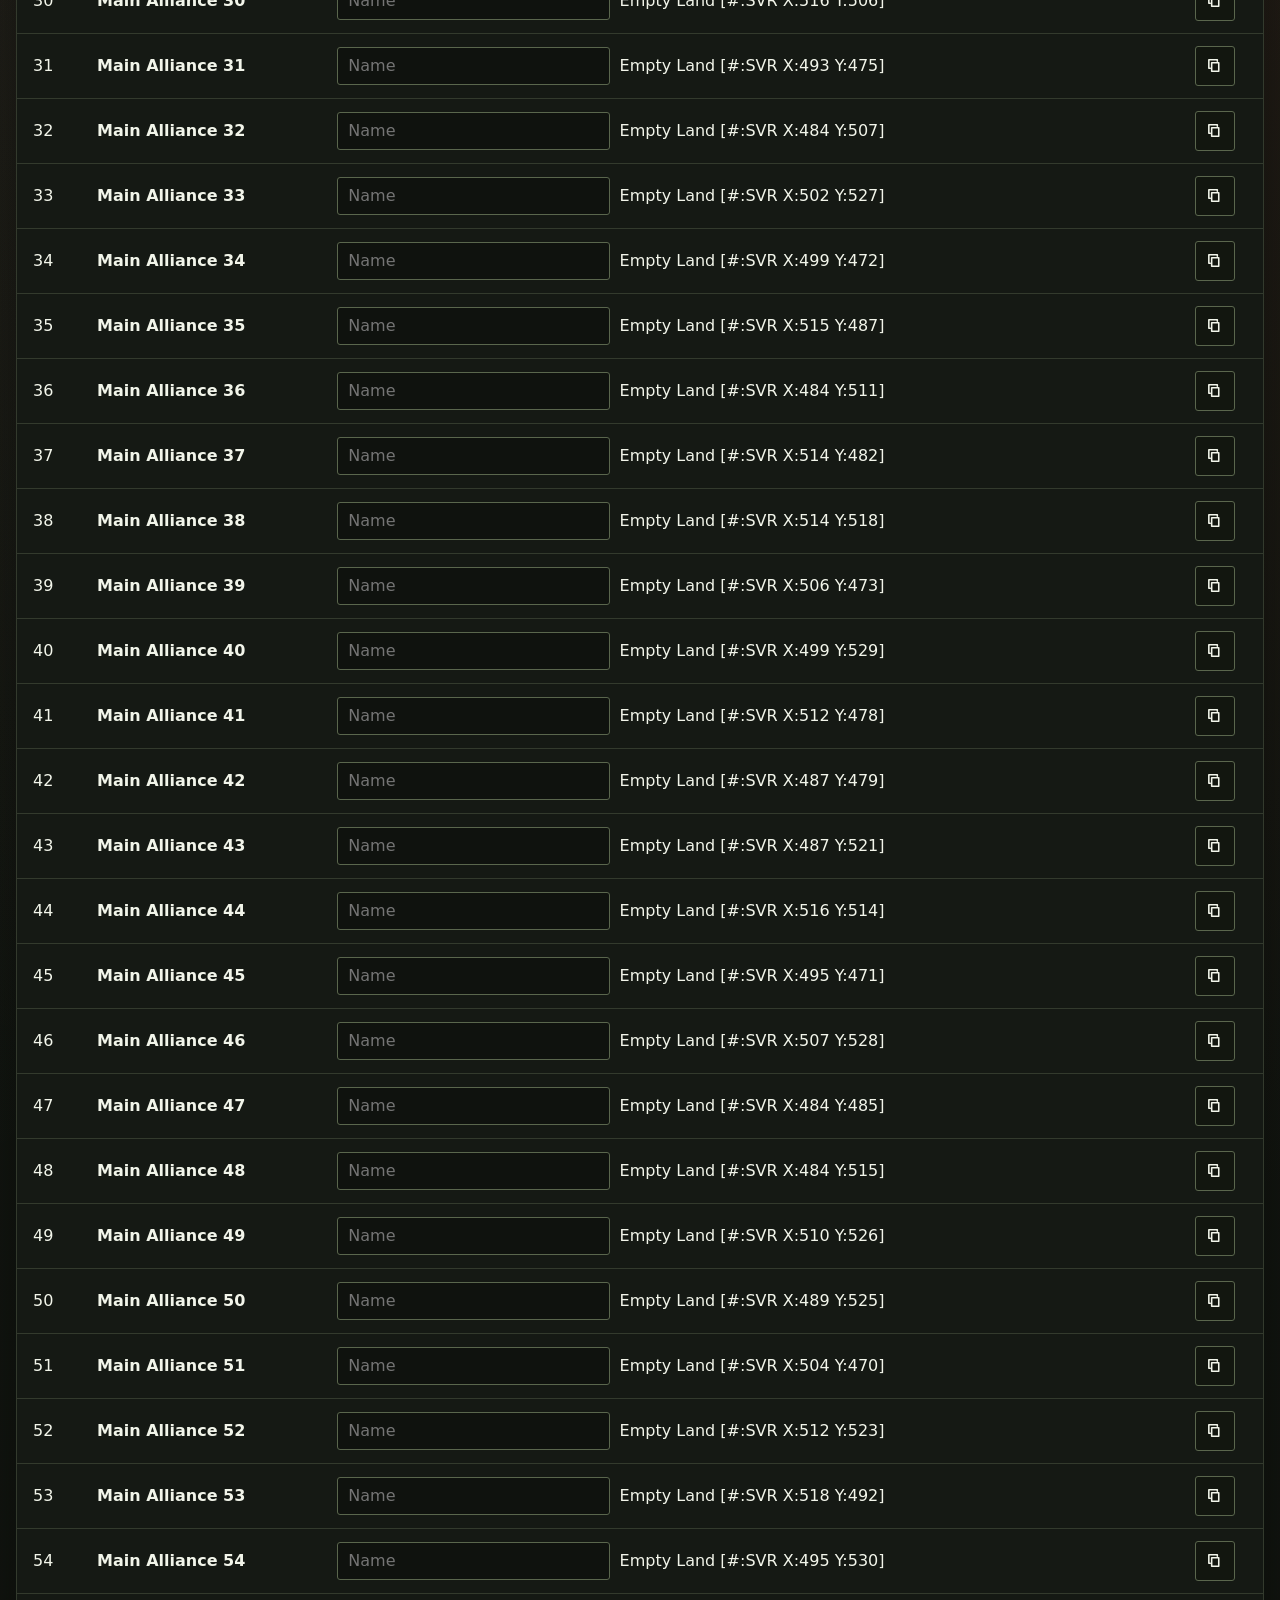
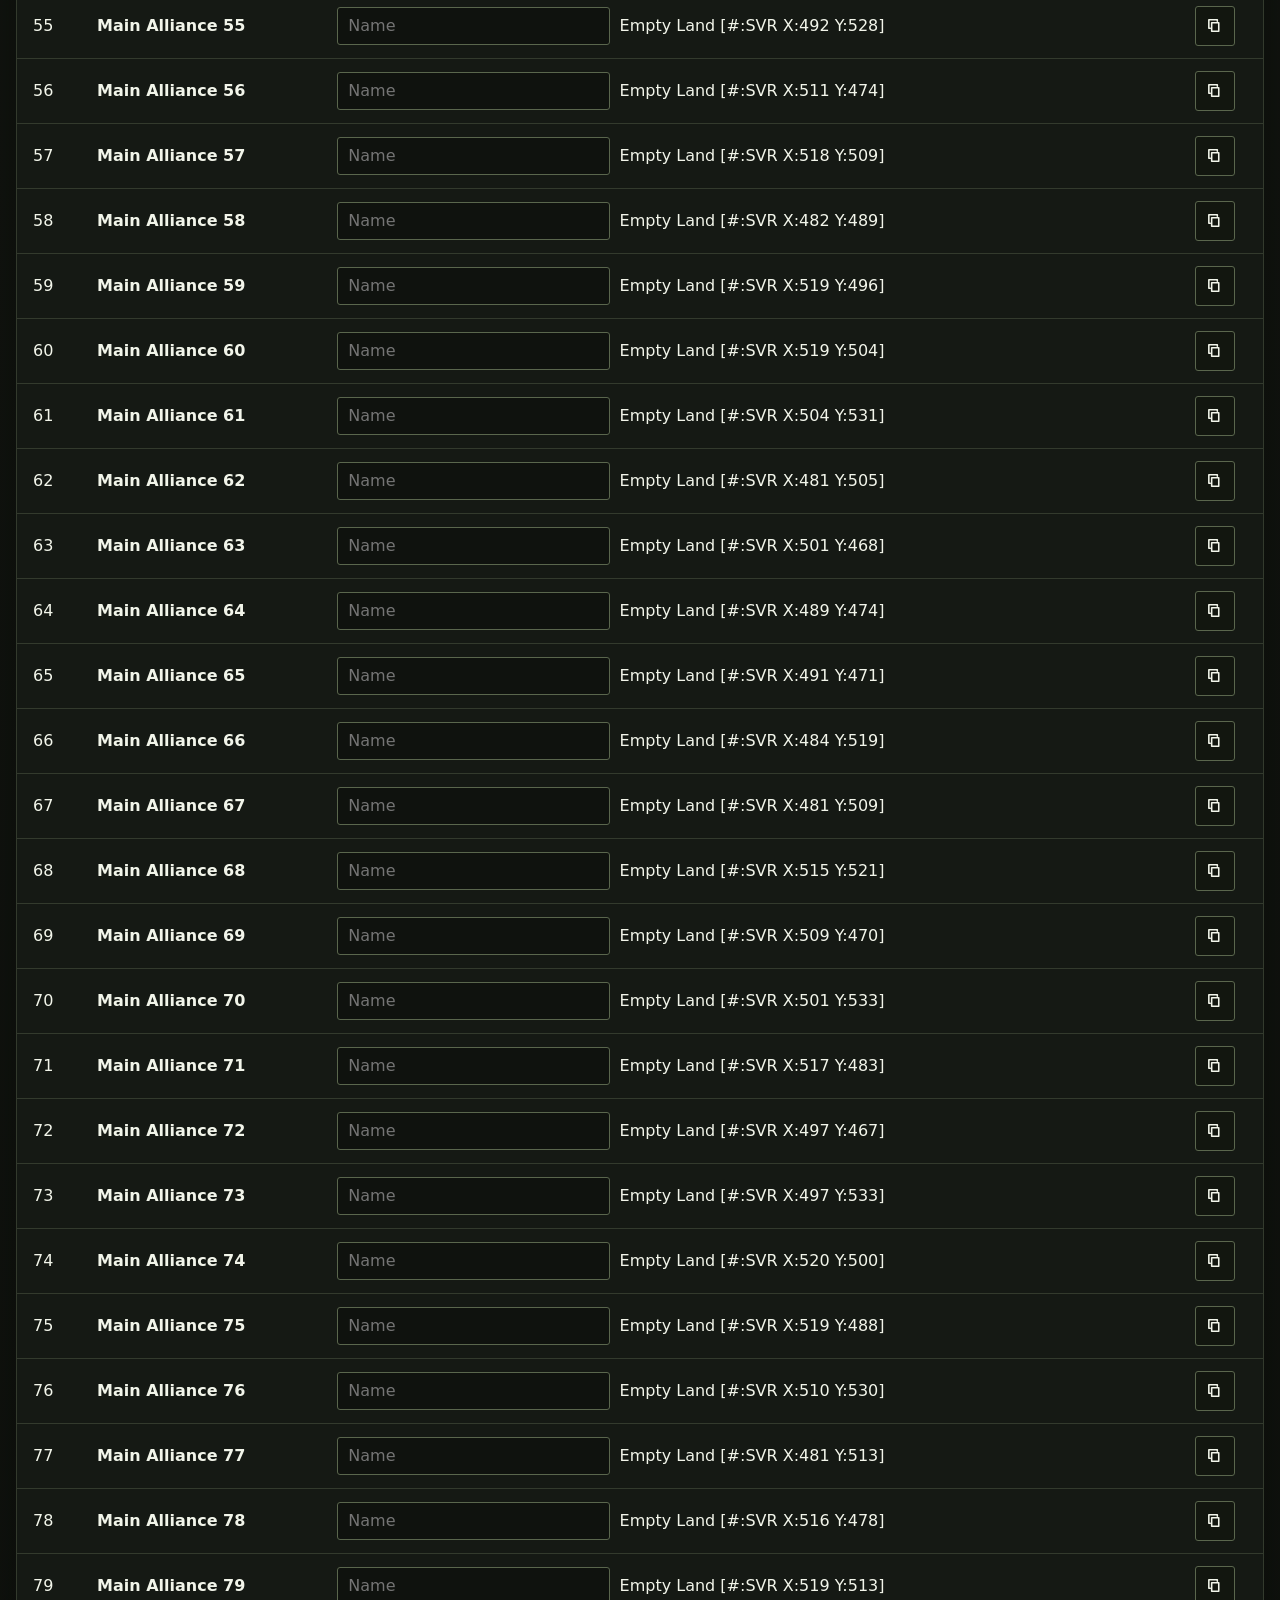
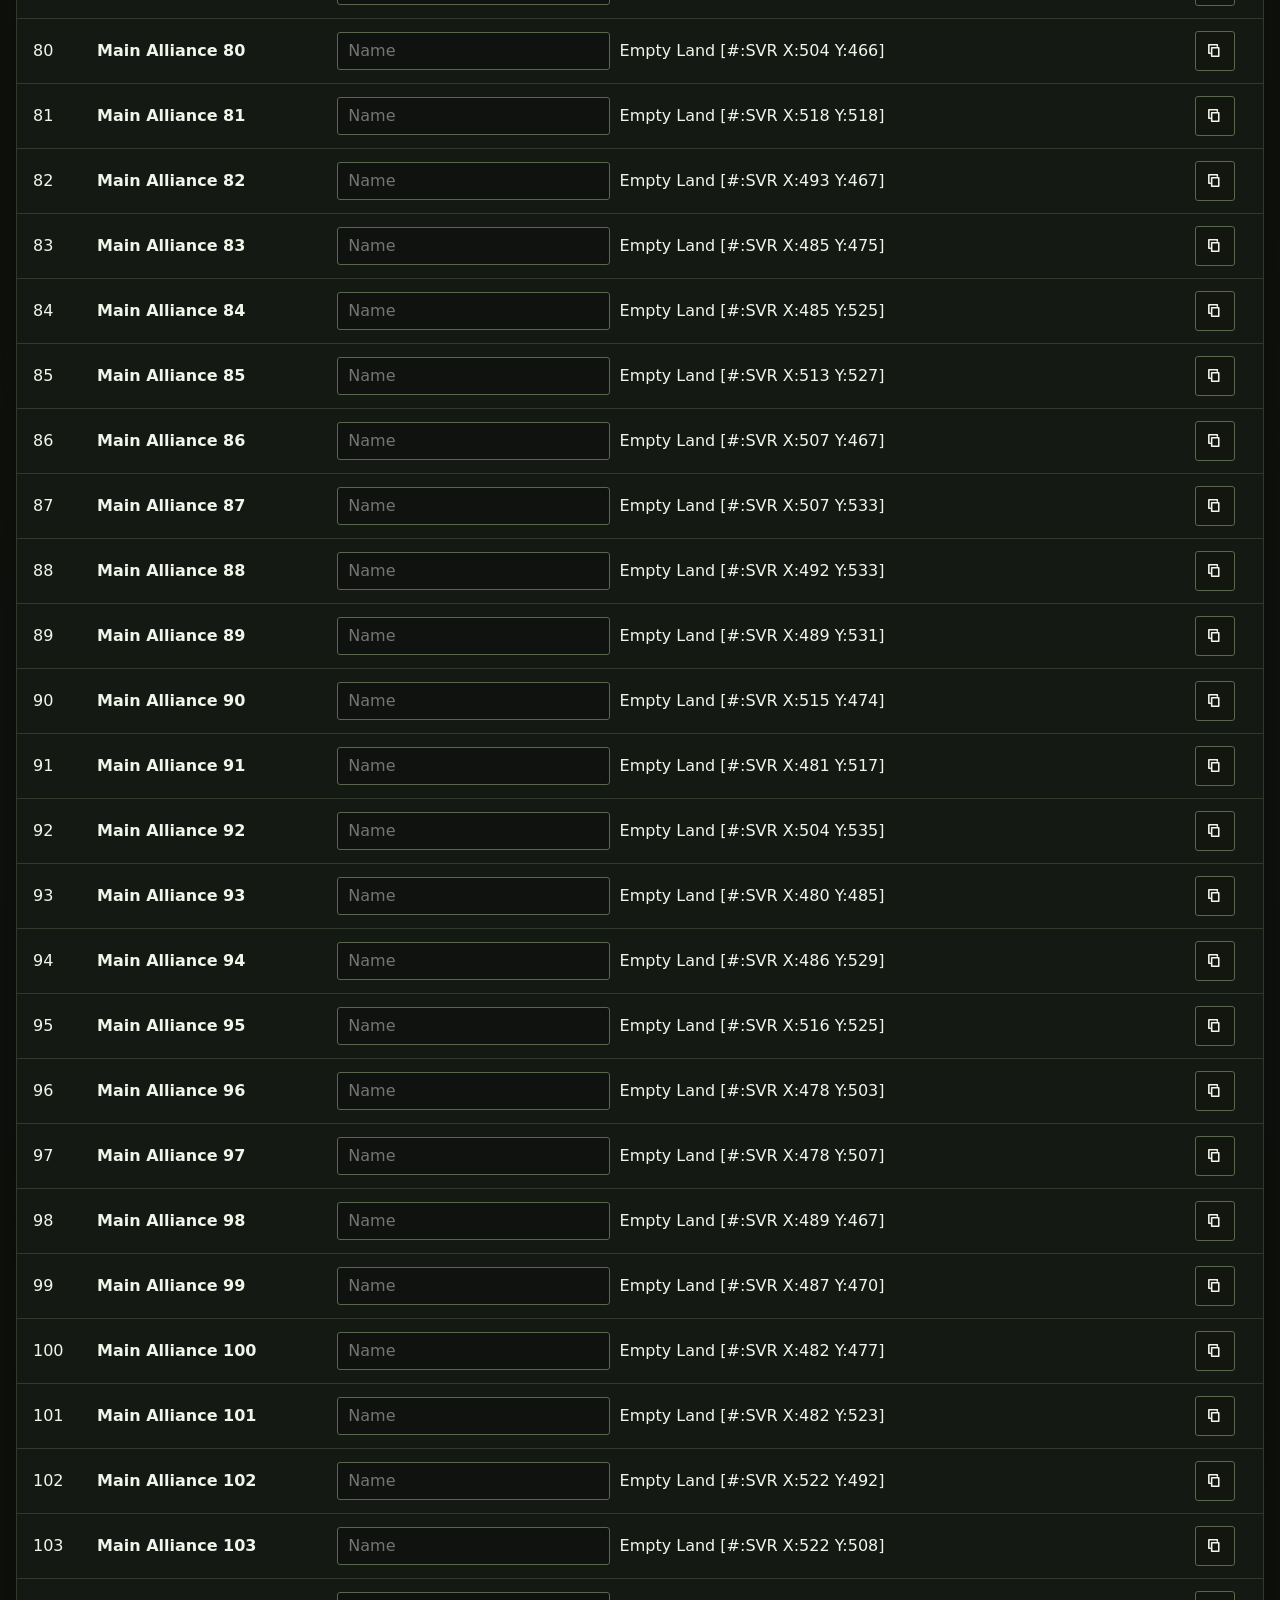
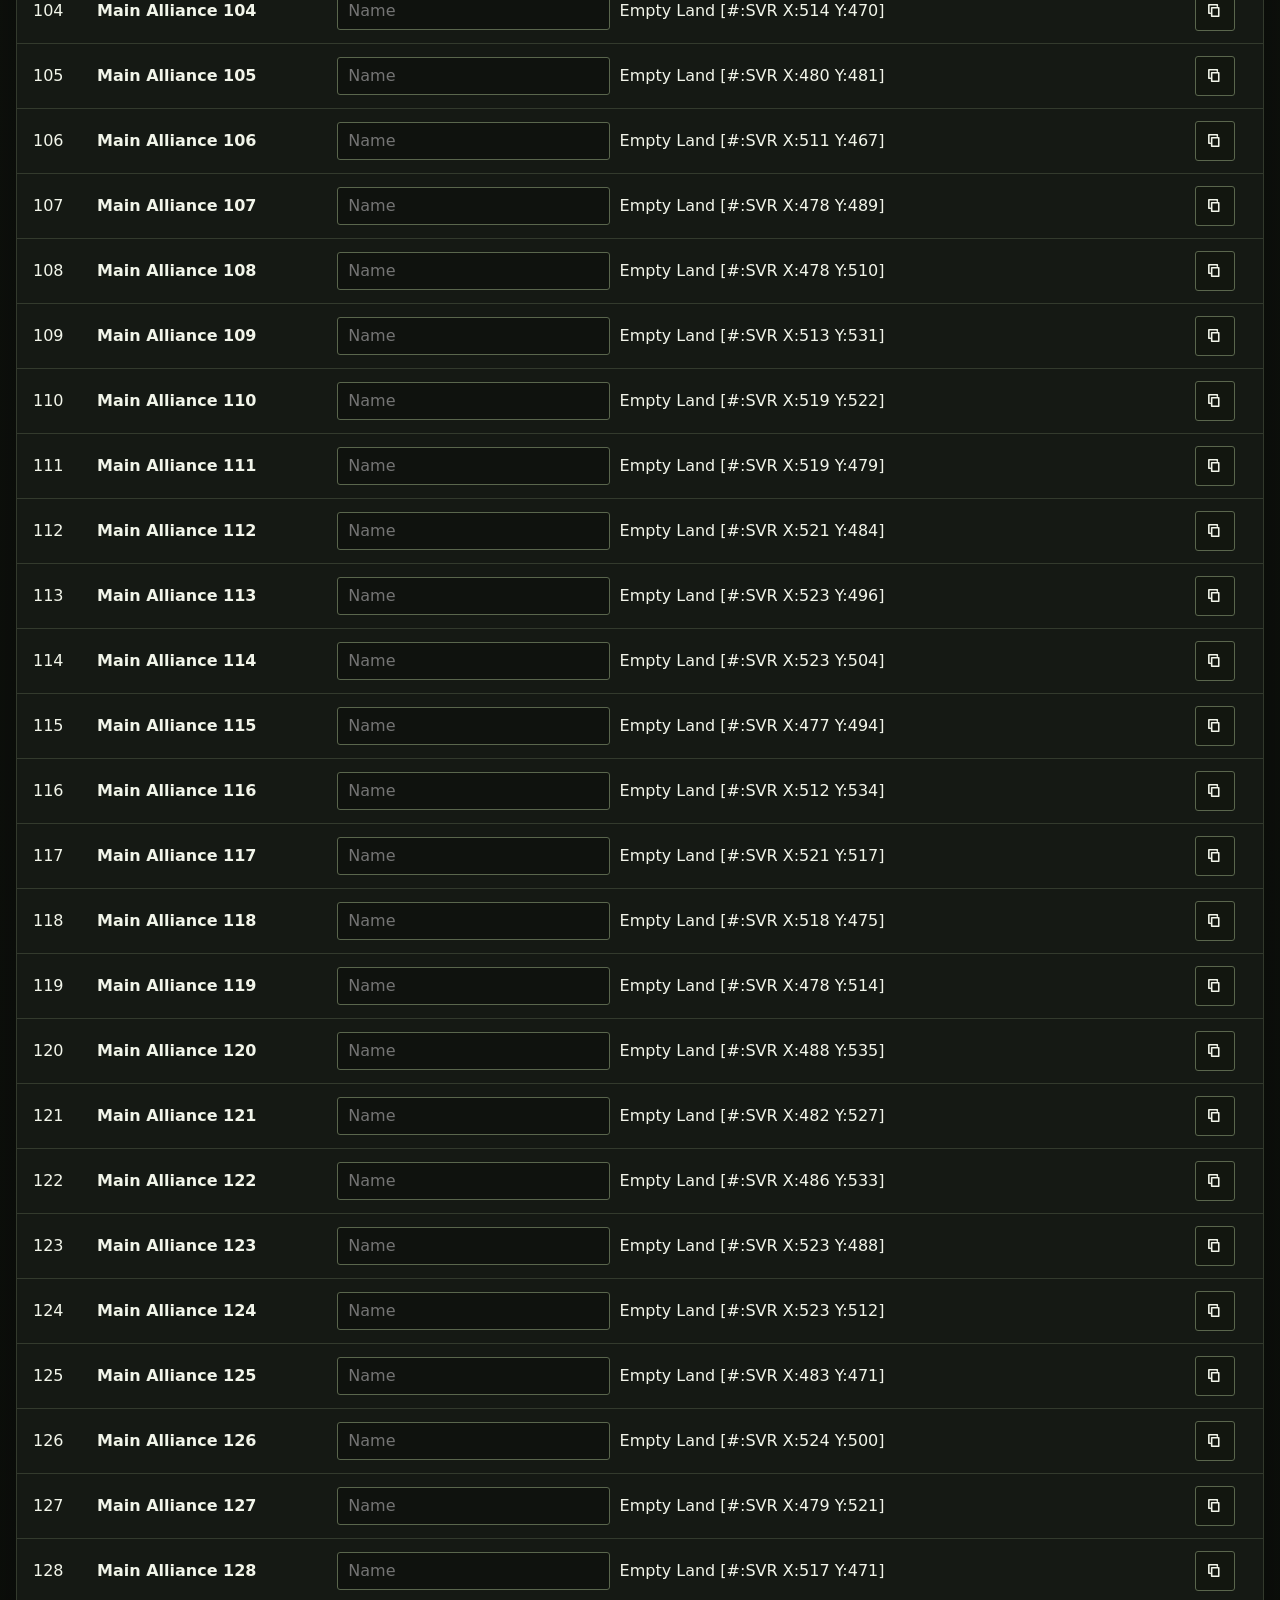
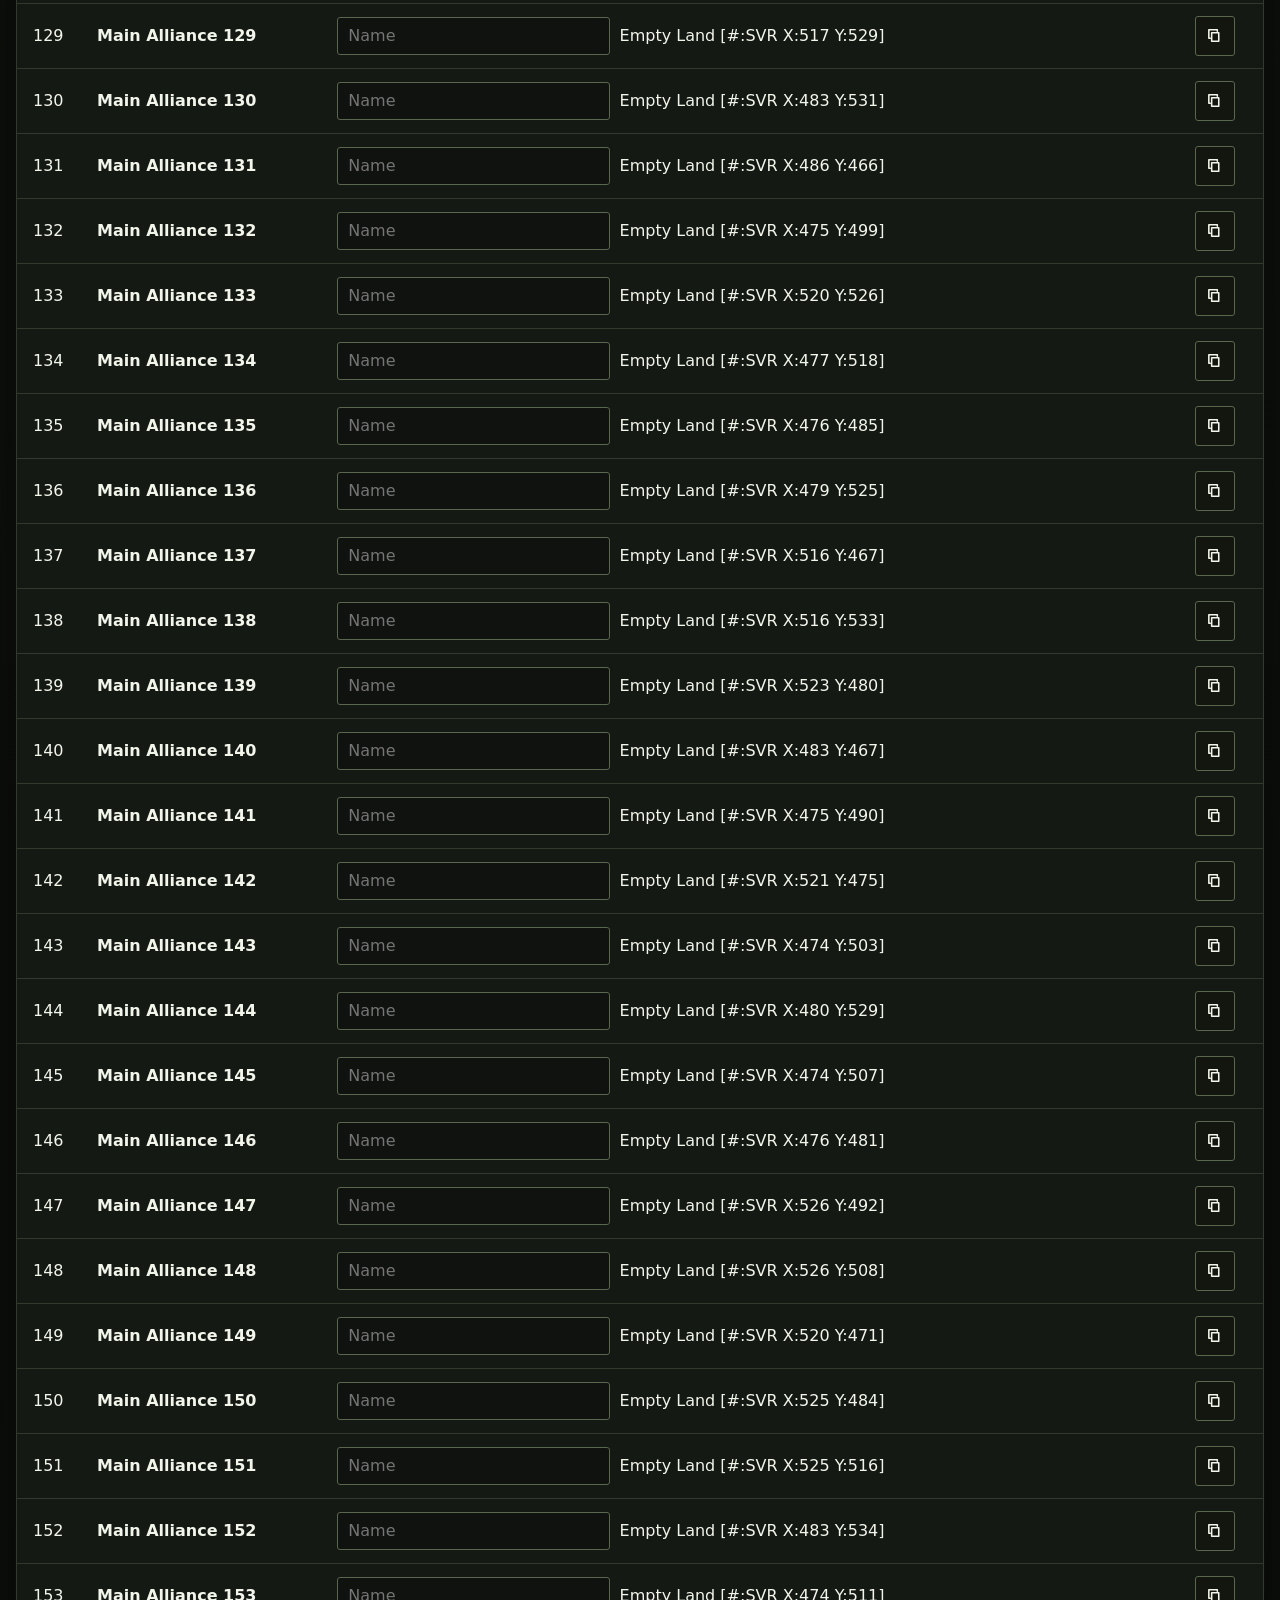
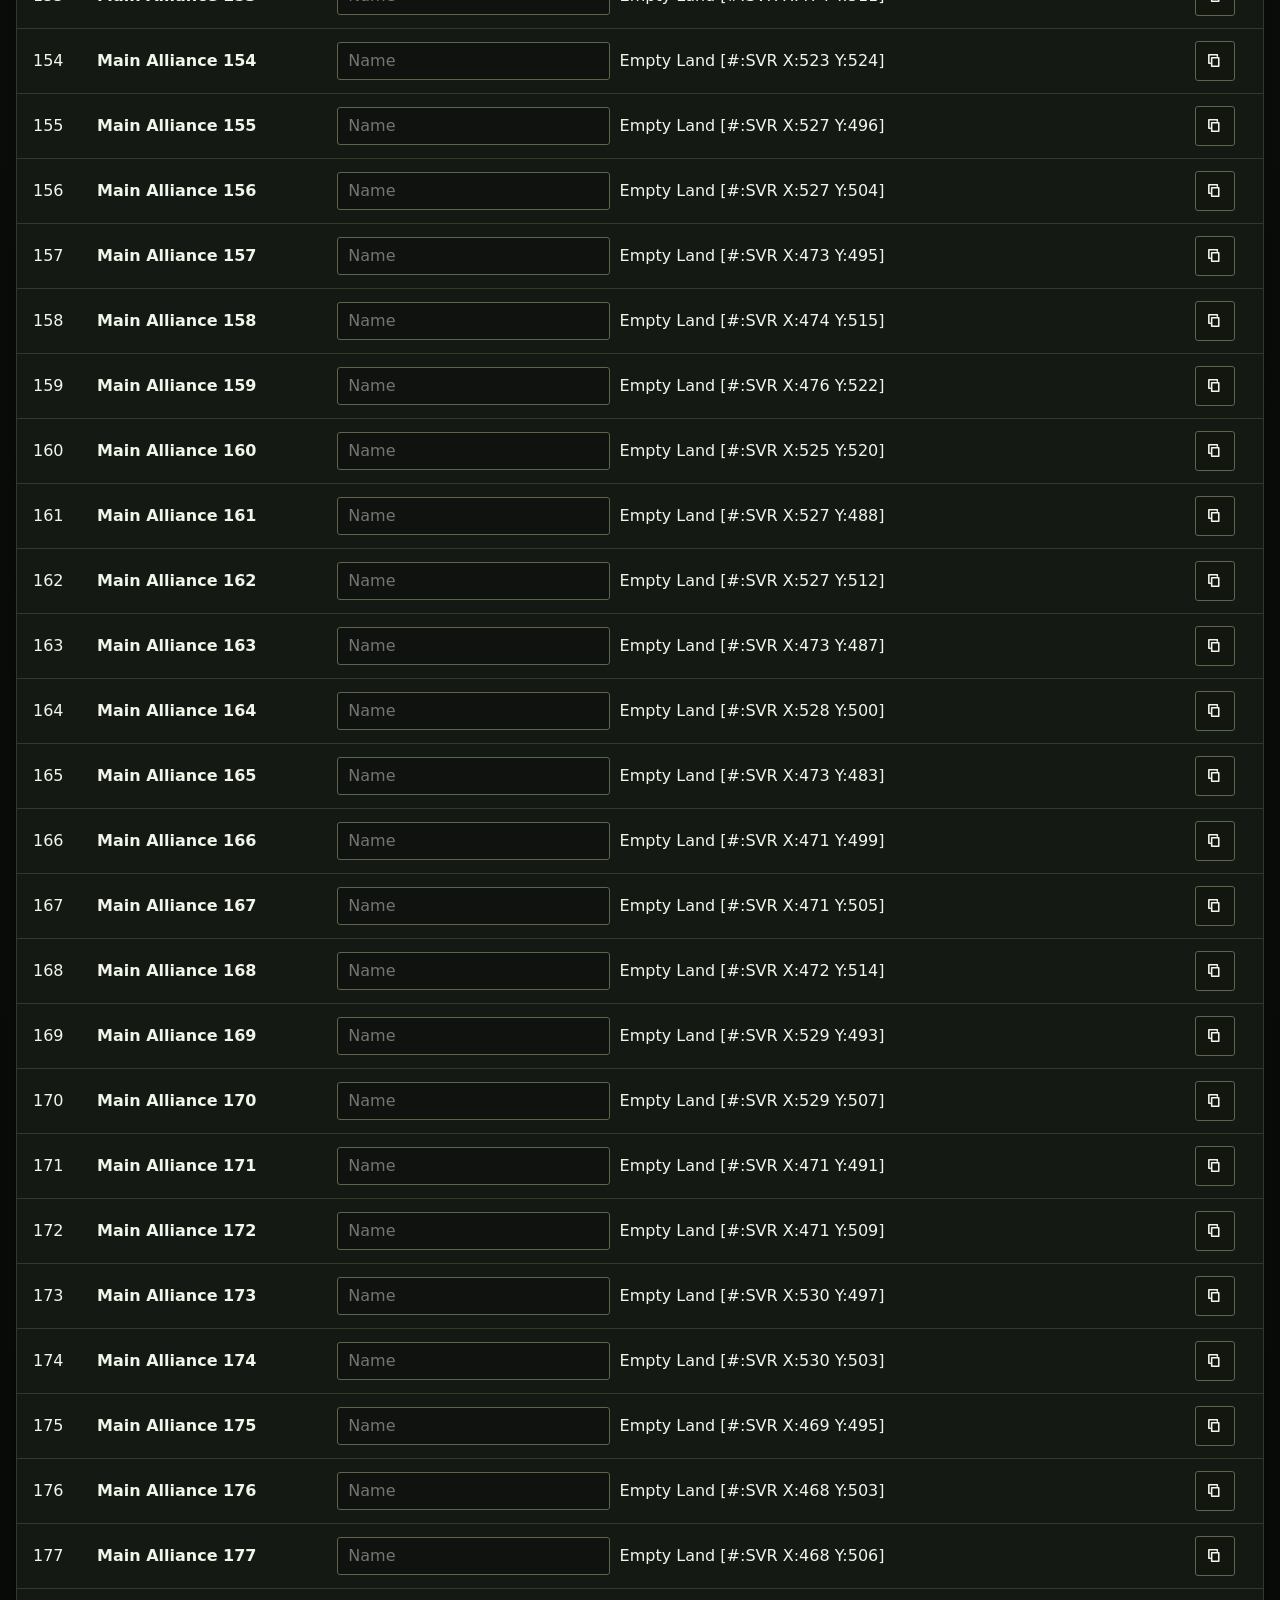
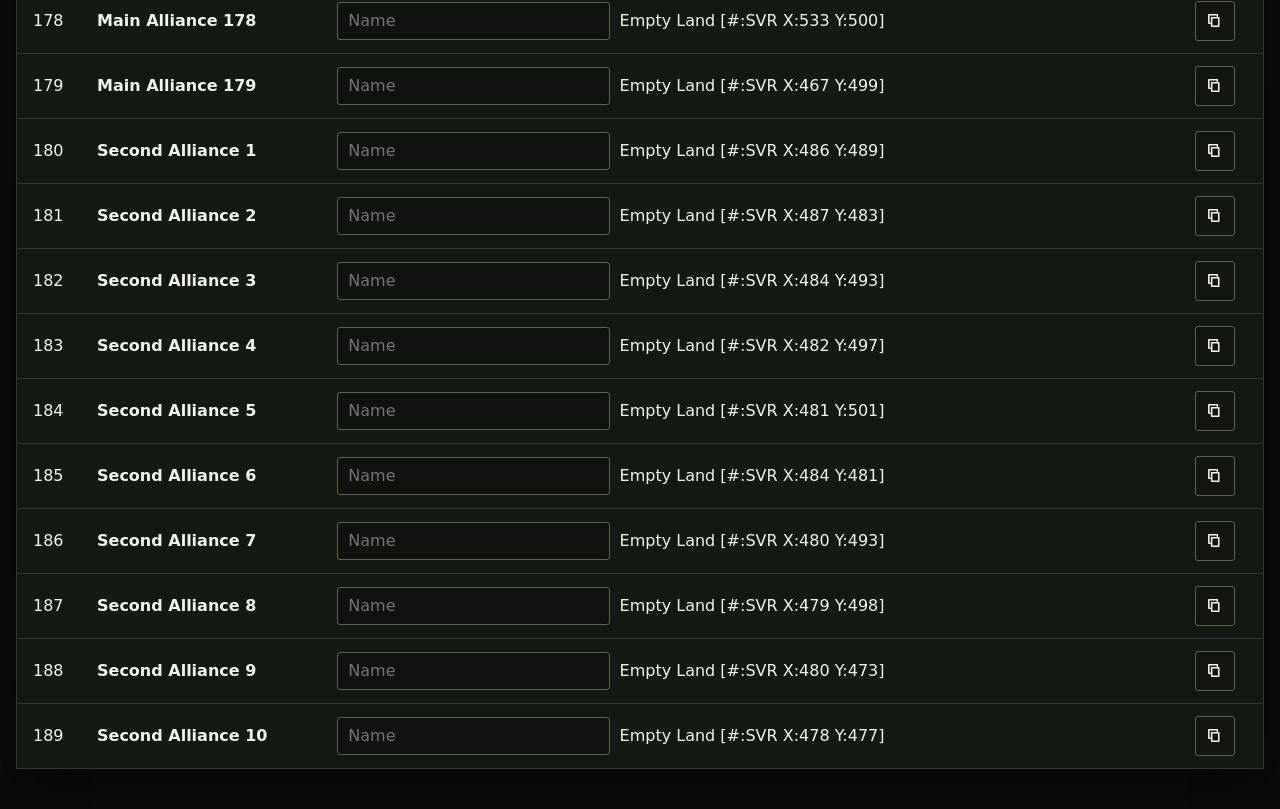
==== commit bcbd8e73: "Add files via upload" ====
--- a/index.html
+++ b/index.html
@@ -4,7 +4,7 @@
     <meta charset="utf-8" />
     <meta name="viewport" content="width=device-width, initial-scale=1" />
     <title>Last Z Mud Filler</title>
-    <link rel="stylesheet" href="styles.css" />
+    <link rel="stylesheet" href="styles.css?v=20260527-2" />
   </head>
   <body>
     <div class="shell">
@@ -69,7 +69,7 @@
                 <path d="M17 4l3 3-3 3"></path>
                 <path d="M7 14l-3 3 3 3"></path>
               </svg>
-              <span id="optimize-label">Optimize Further</span>
+              <span id="optimize-label">Optimize</span>
             </button>
             <button class="secondary-button" id="fill-gaps" type="button">
               <svg aria-hidden="true" viewBox="0 0 24 24">
@@ -159,6 +159,6 @@
     </div>
 
     <div class="toast" id="toast" role="status" aria-live="polite"></div>
-    <script src="app.js"></script>
+    <script src="app.js?v=20260527-2"></script>
   </body>
 </html>
--- a/styles.css
+++ b/styles.css
@@ -123,14 +123,17 @@
 .capital-card::after {
   position: absolute;
   inset: auto 0 0;
+  z-index: 2;
   height: 38%;
   background: linear-gradient(180deg, transparent, rgba(0, 0, 0, .34));
   content: "";
+  pointer-events: none;
 }
 
 .capital-card img {
   position: absolute;
   inset: 0;
+  z-index: 1;
   width: 100%;
   height: 100%;
   object-fit: cover;
@@ -139,8 +142,13 @@
 .capital-fallback {
   position: absolute;
   inset: 0;
+  z-index: 0;
   display: grid;
   place-items: center;
+}
+
+.capital-card img:not([hidden]) + .capital-fallback {
+  display: none;
 }
 
 .capital-fallback span {
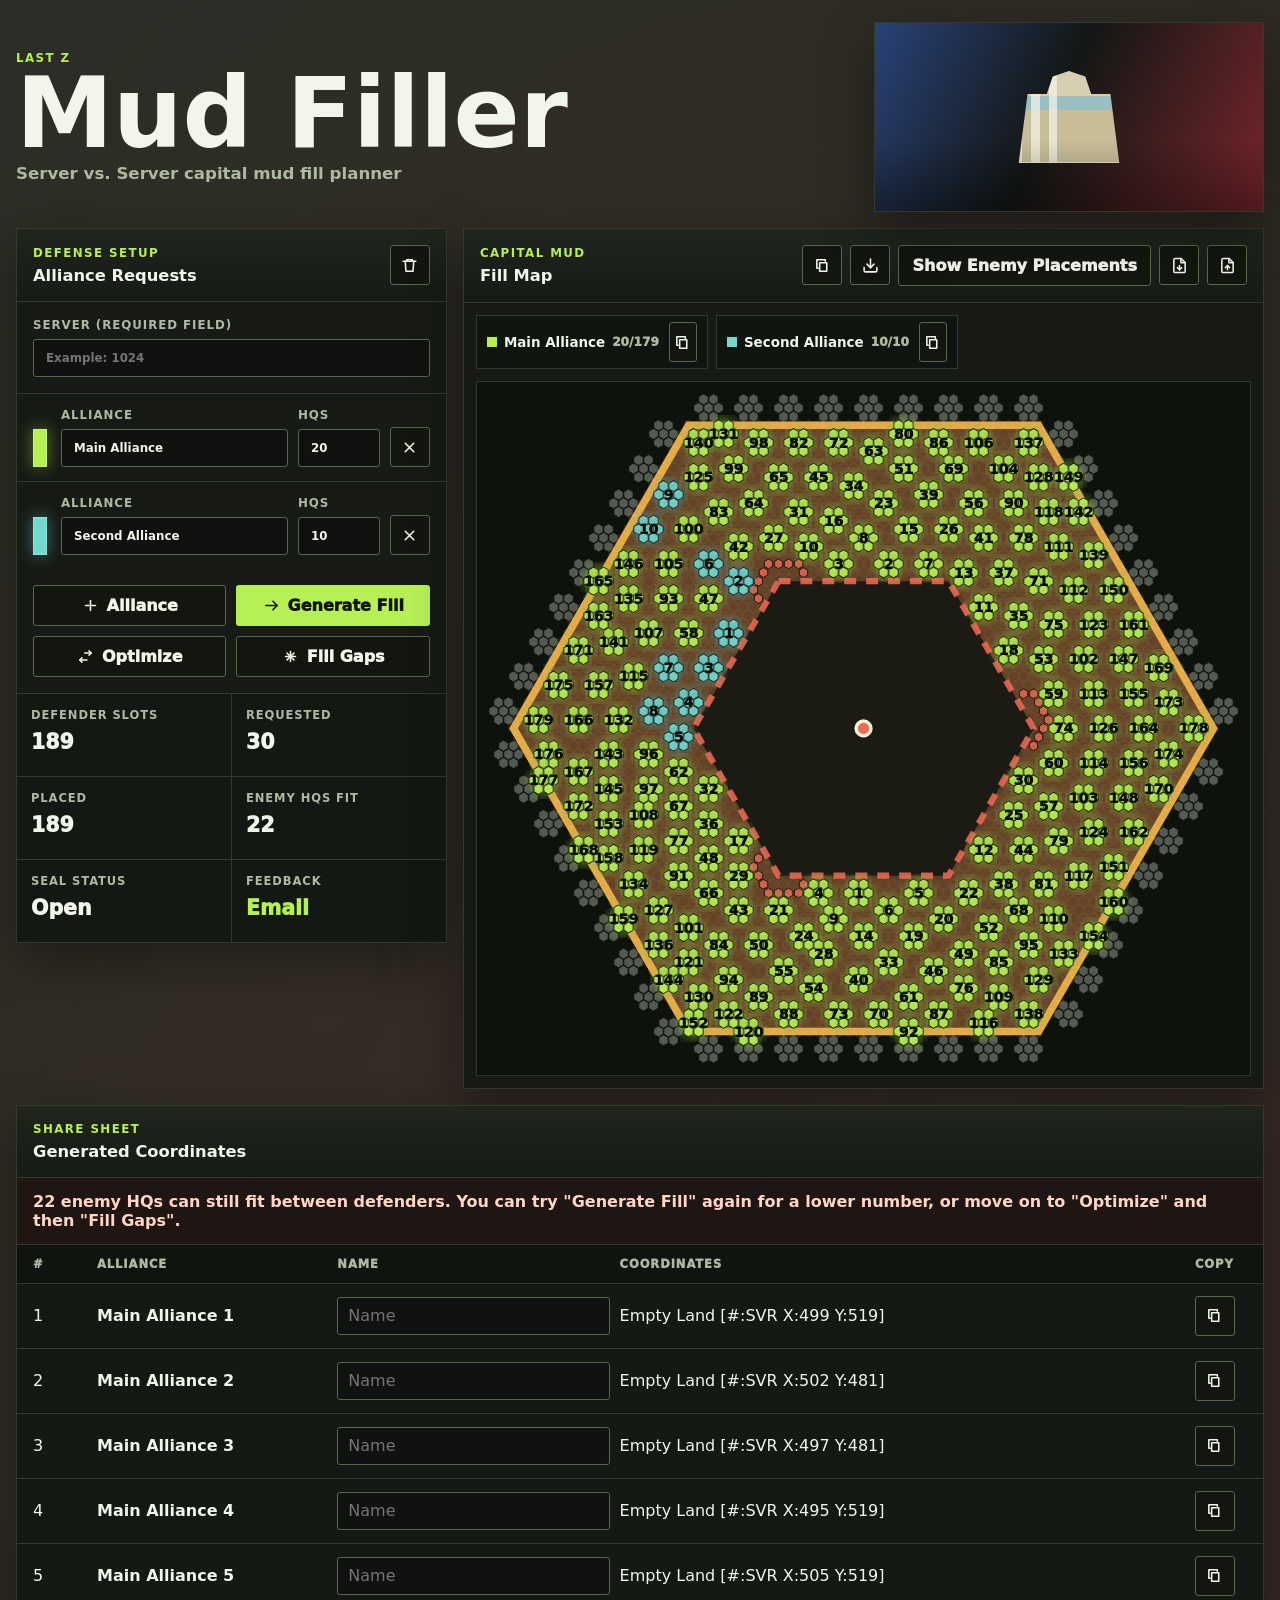
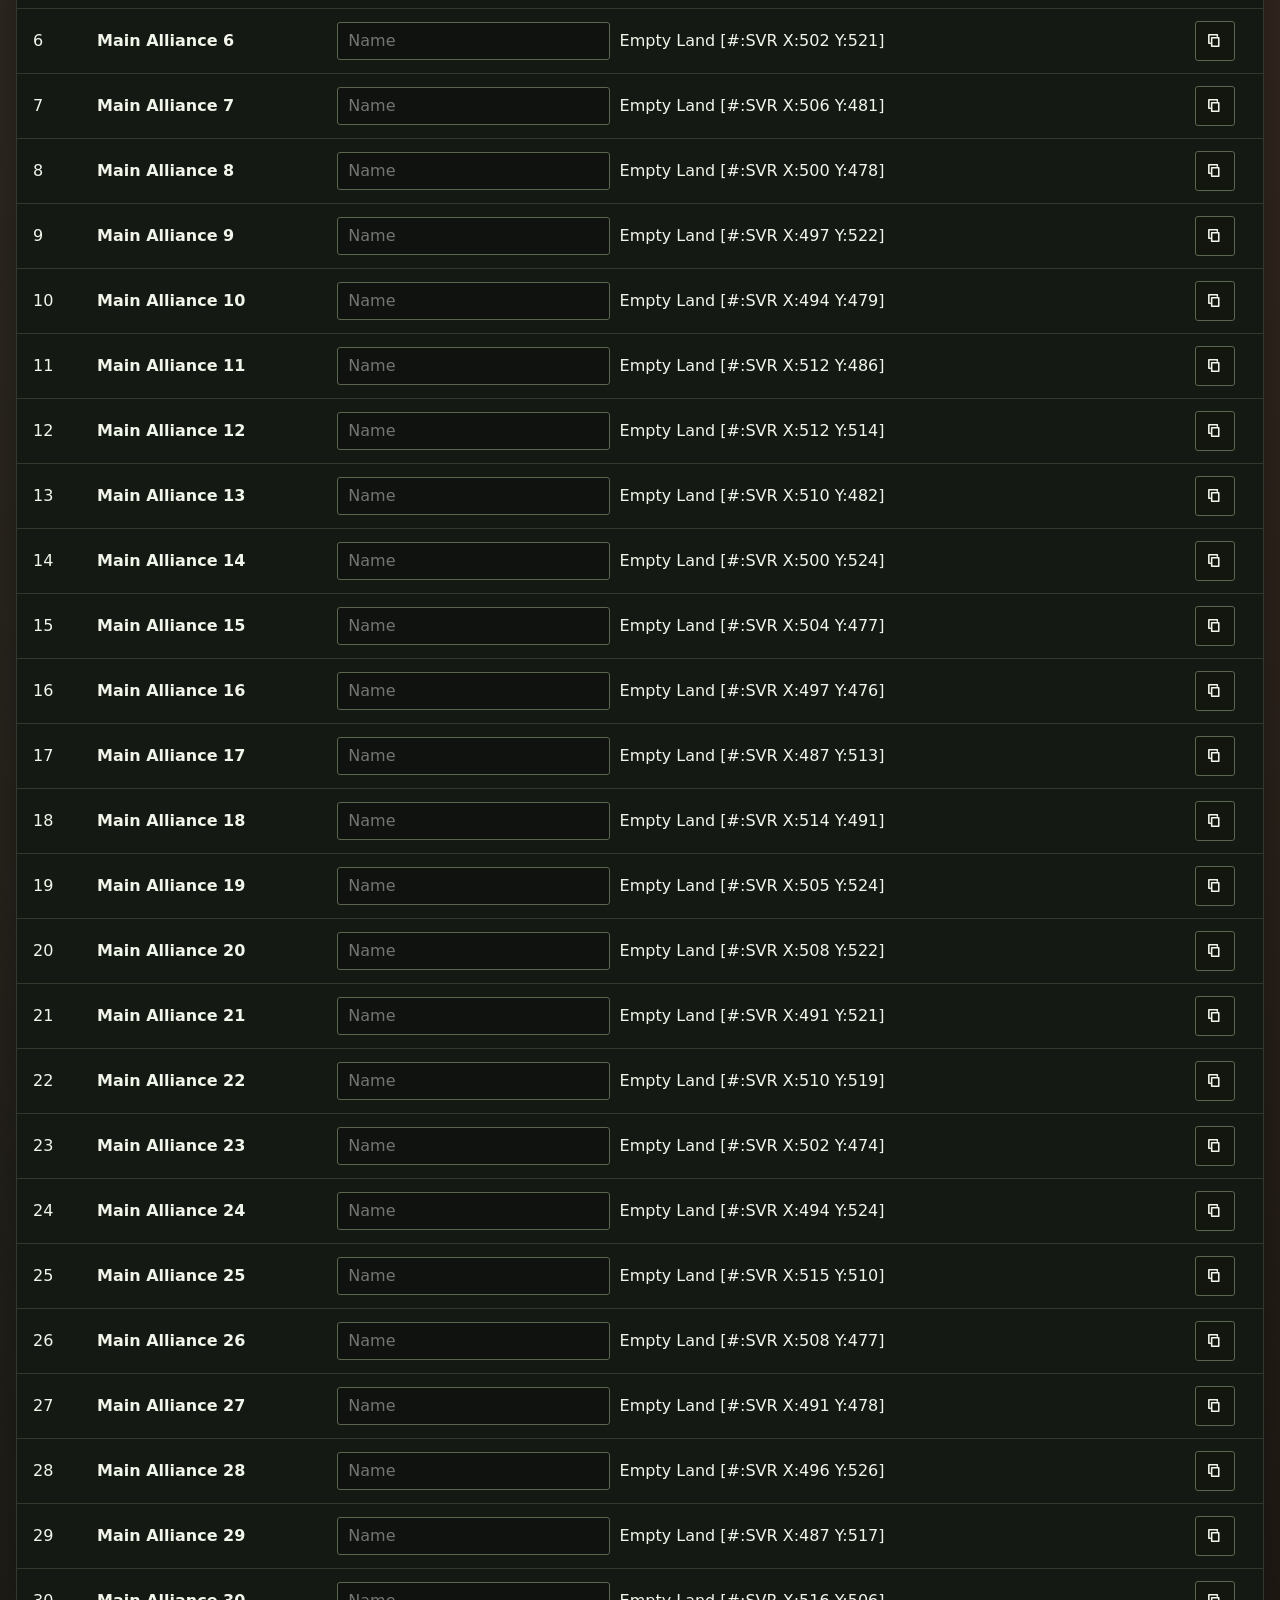
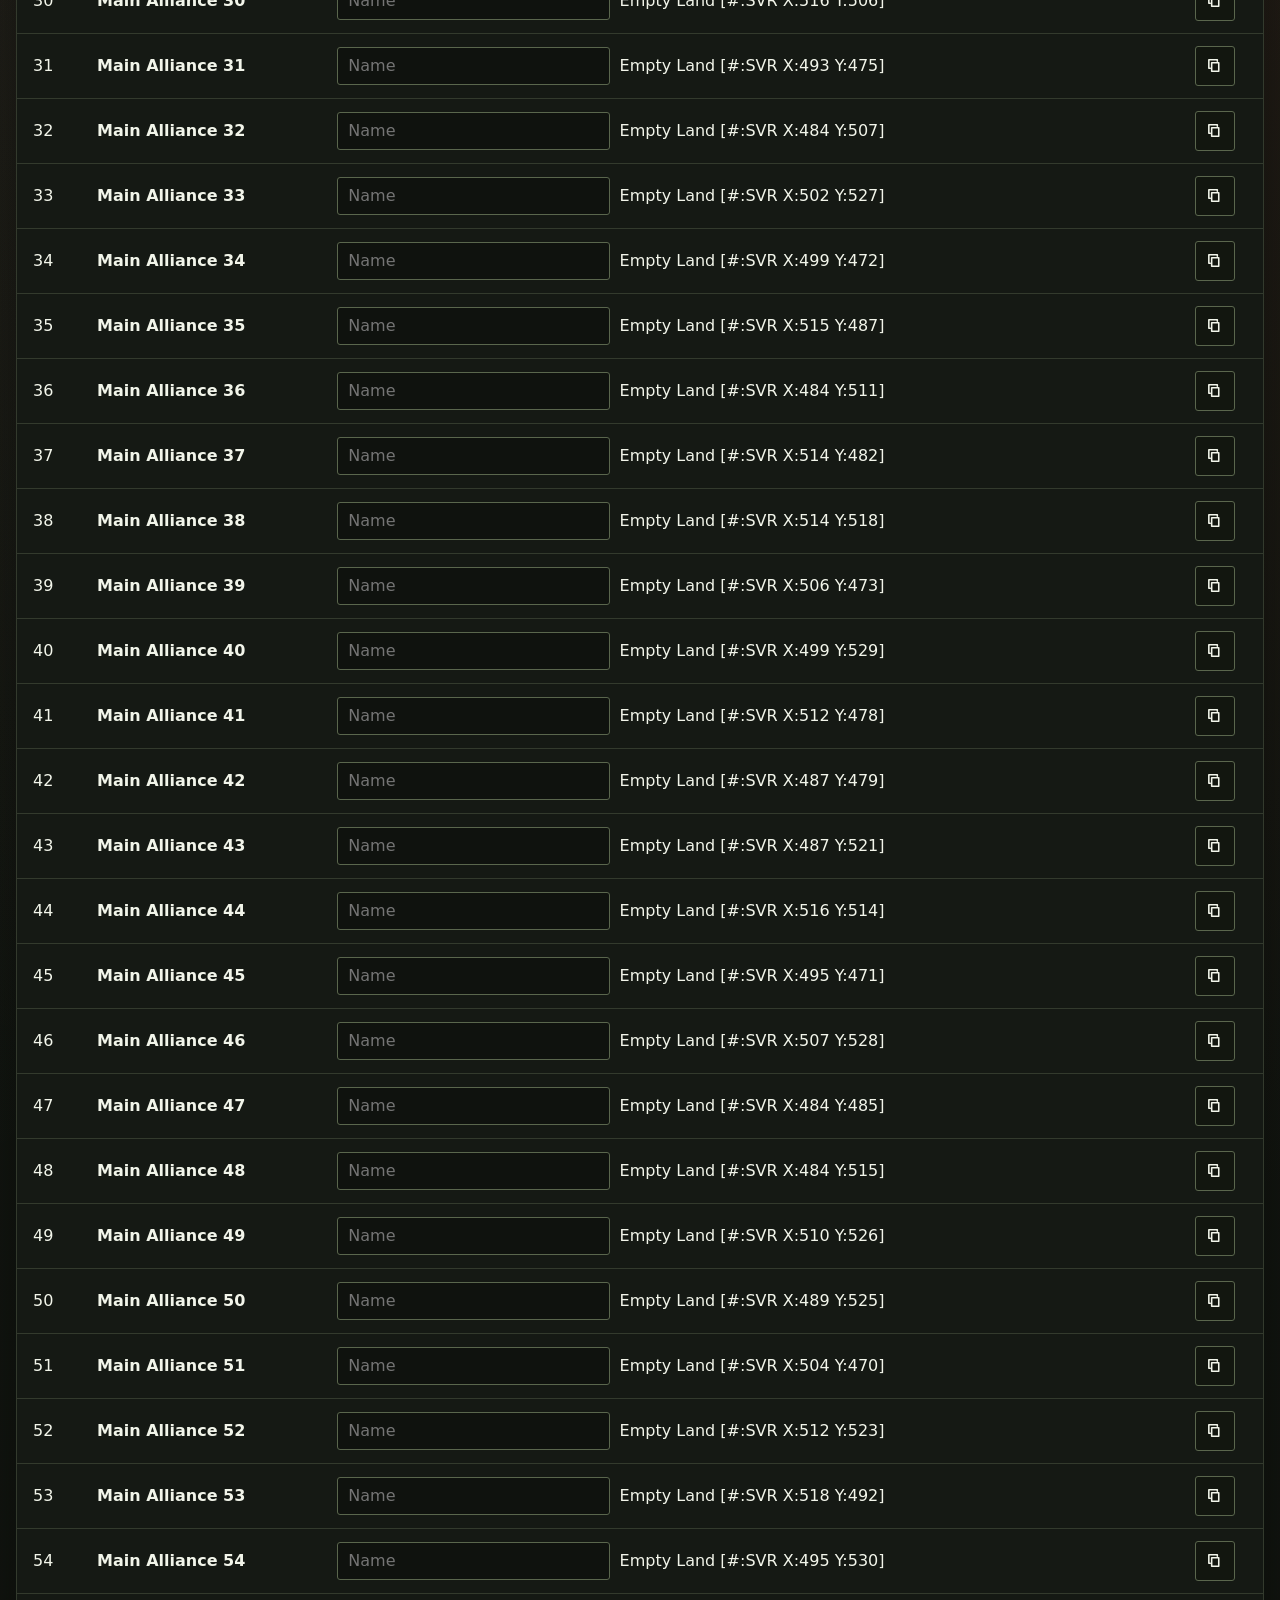
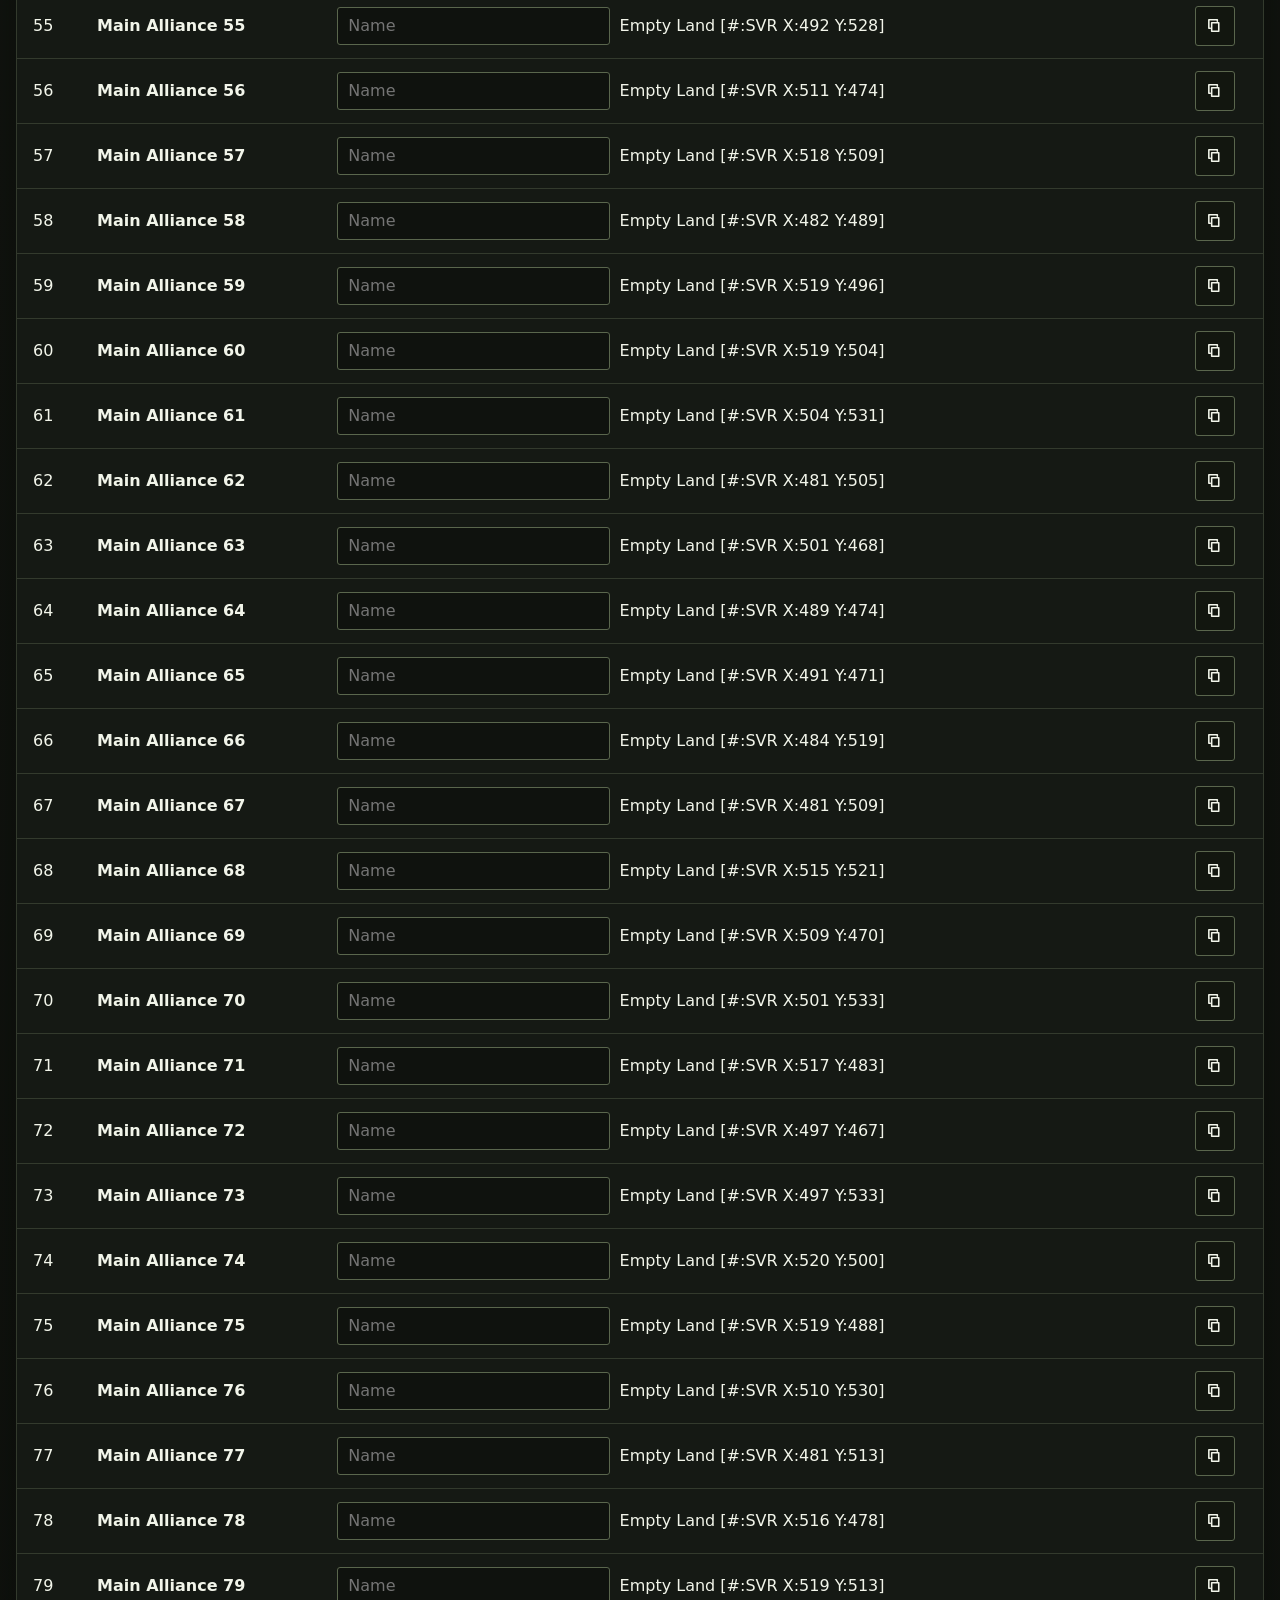
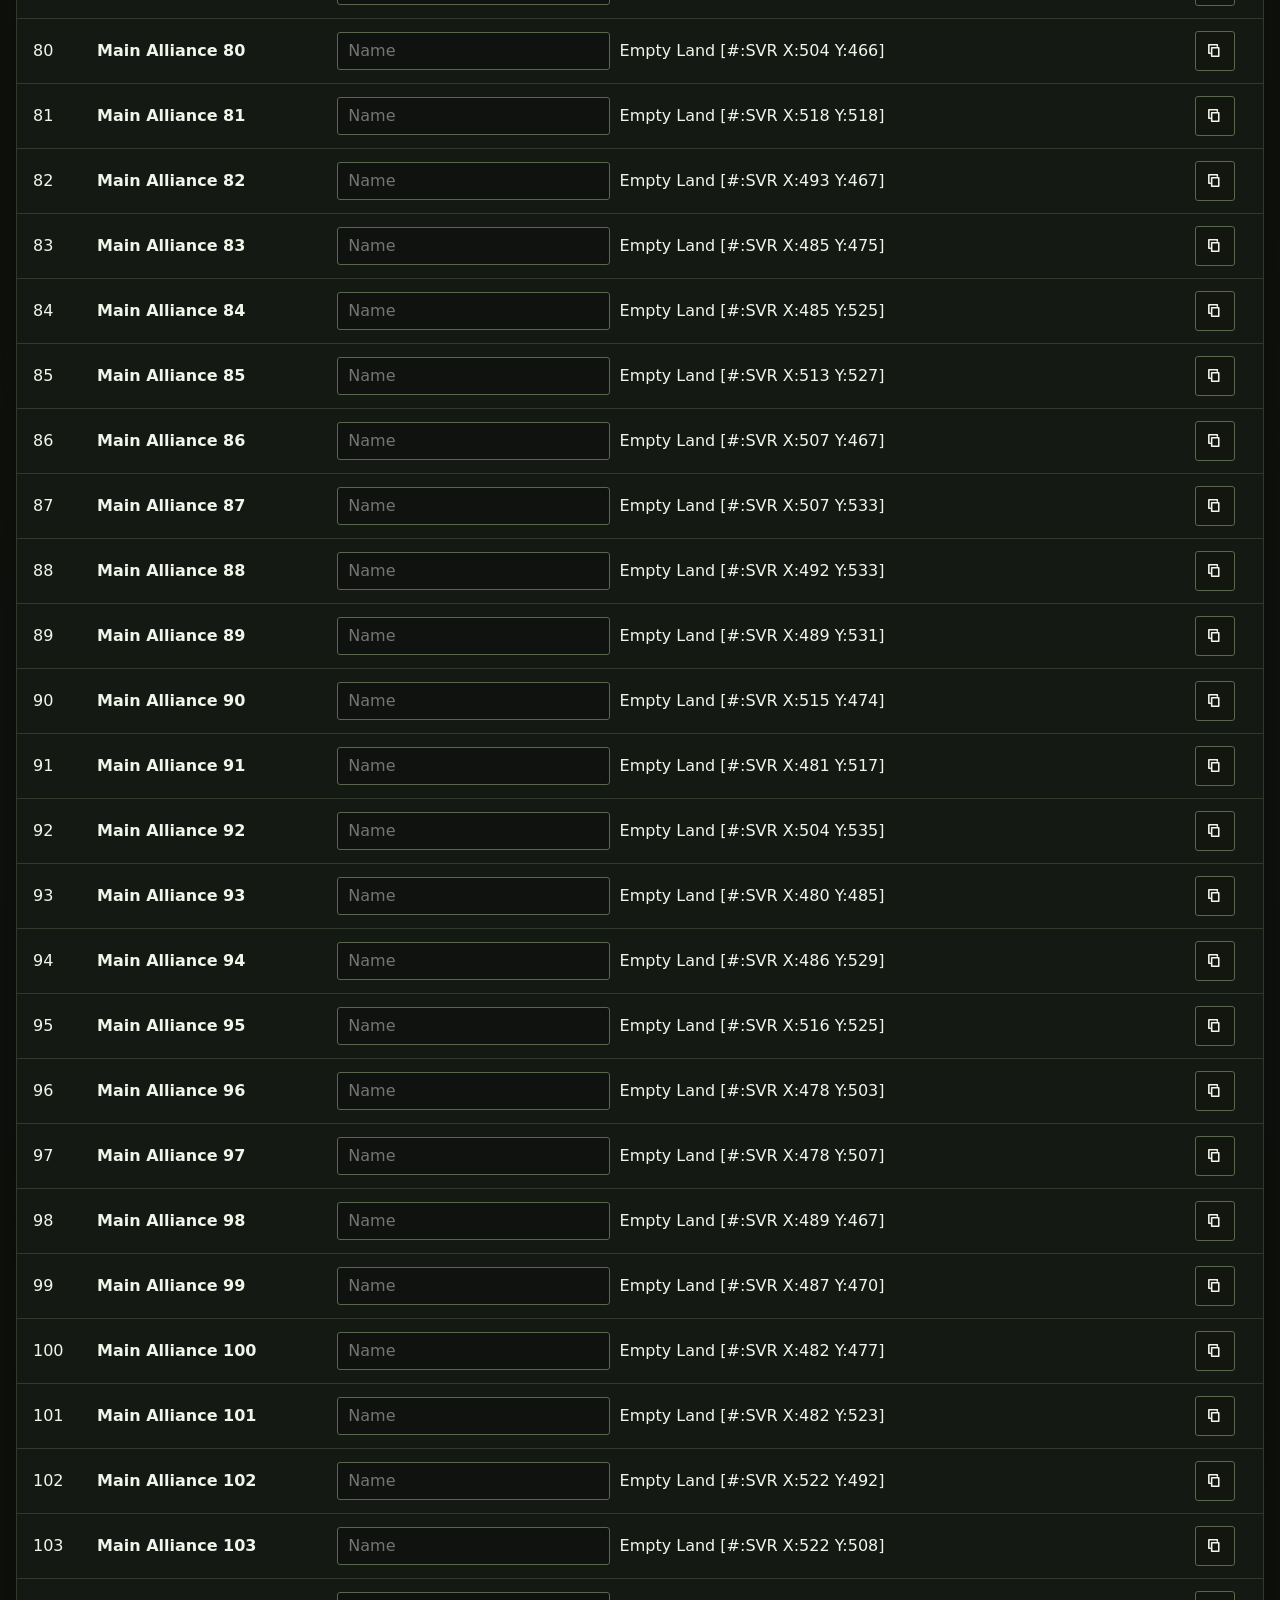
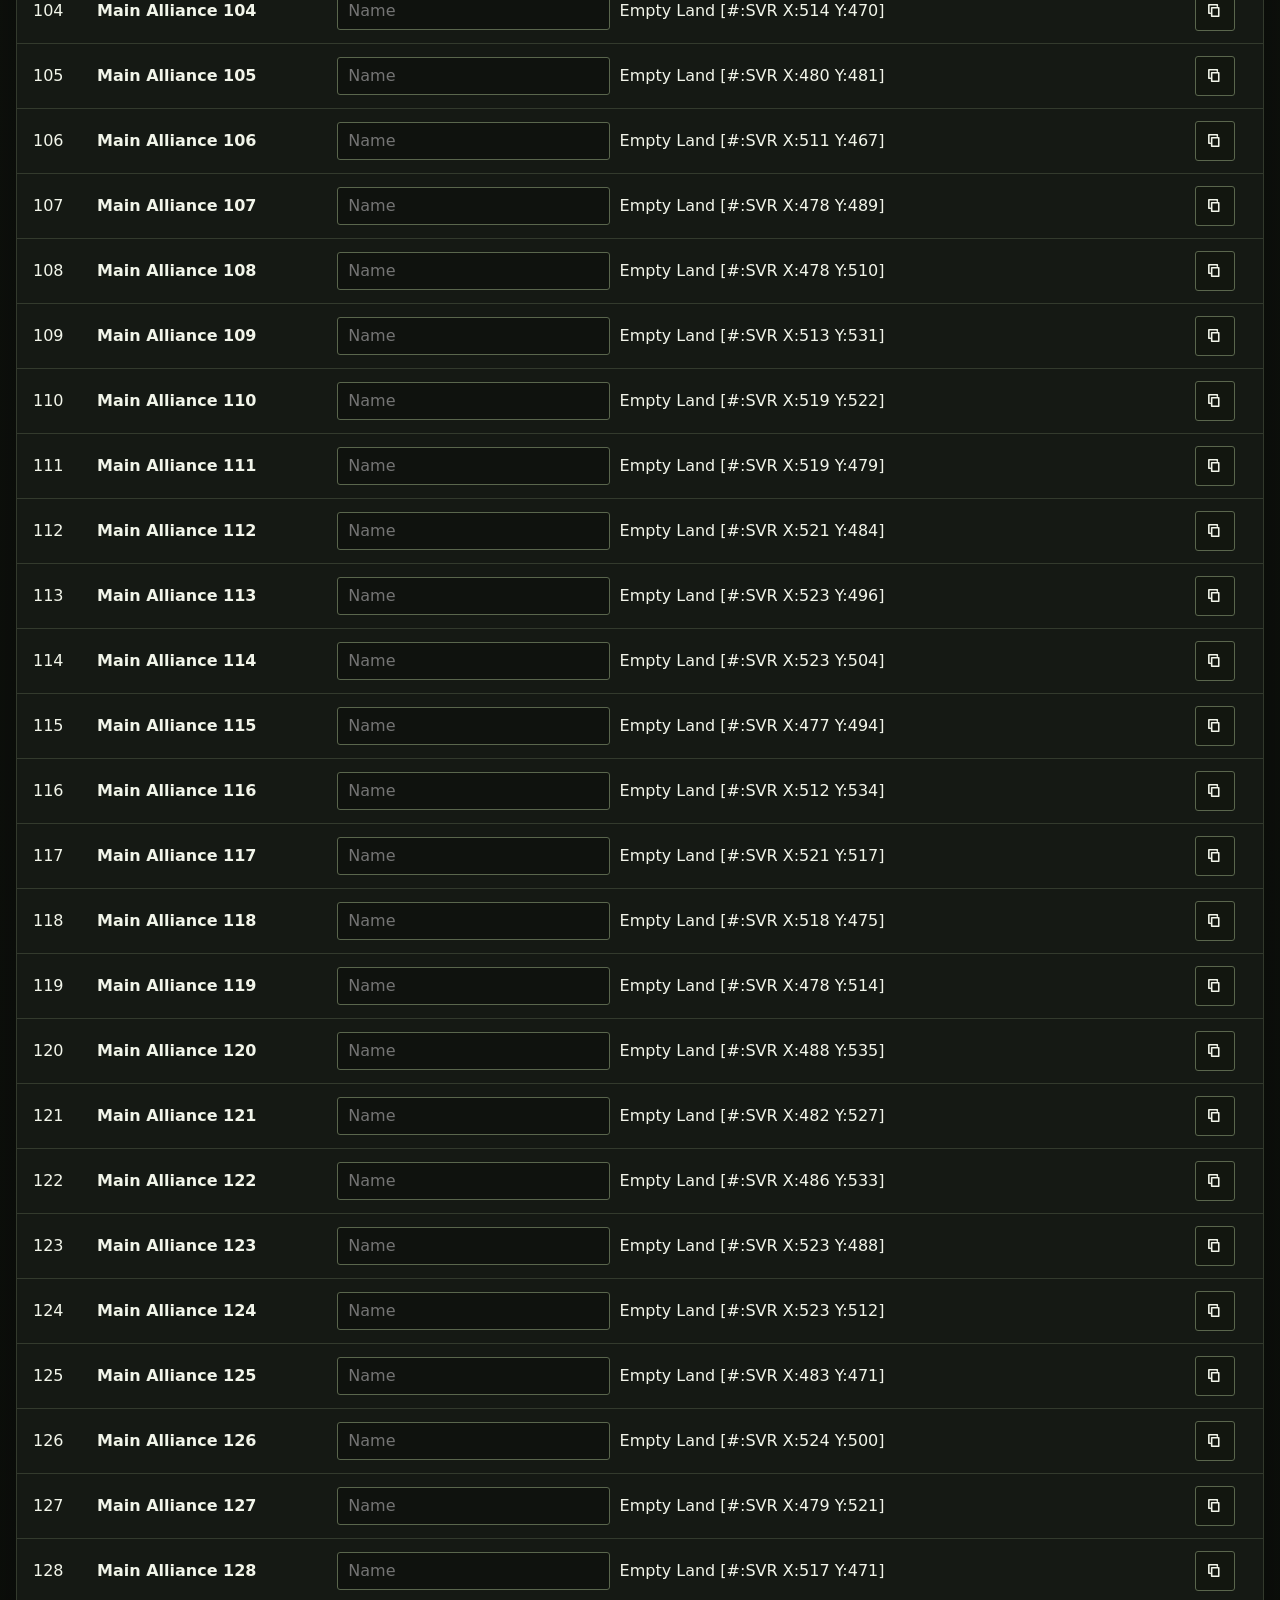
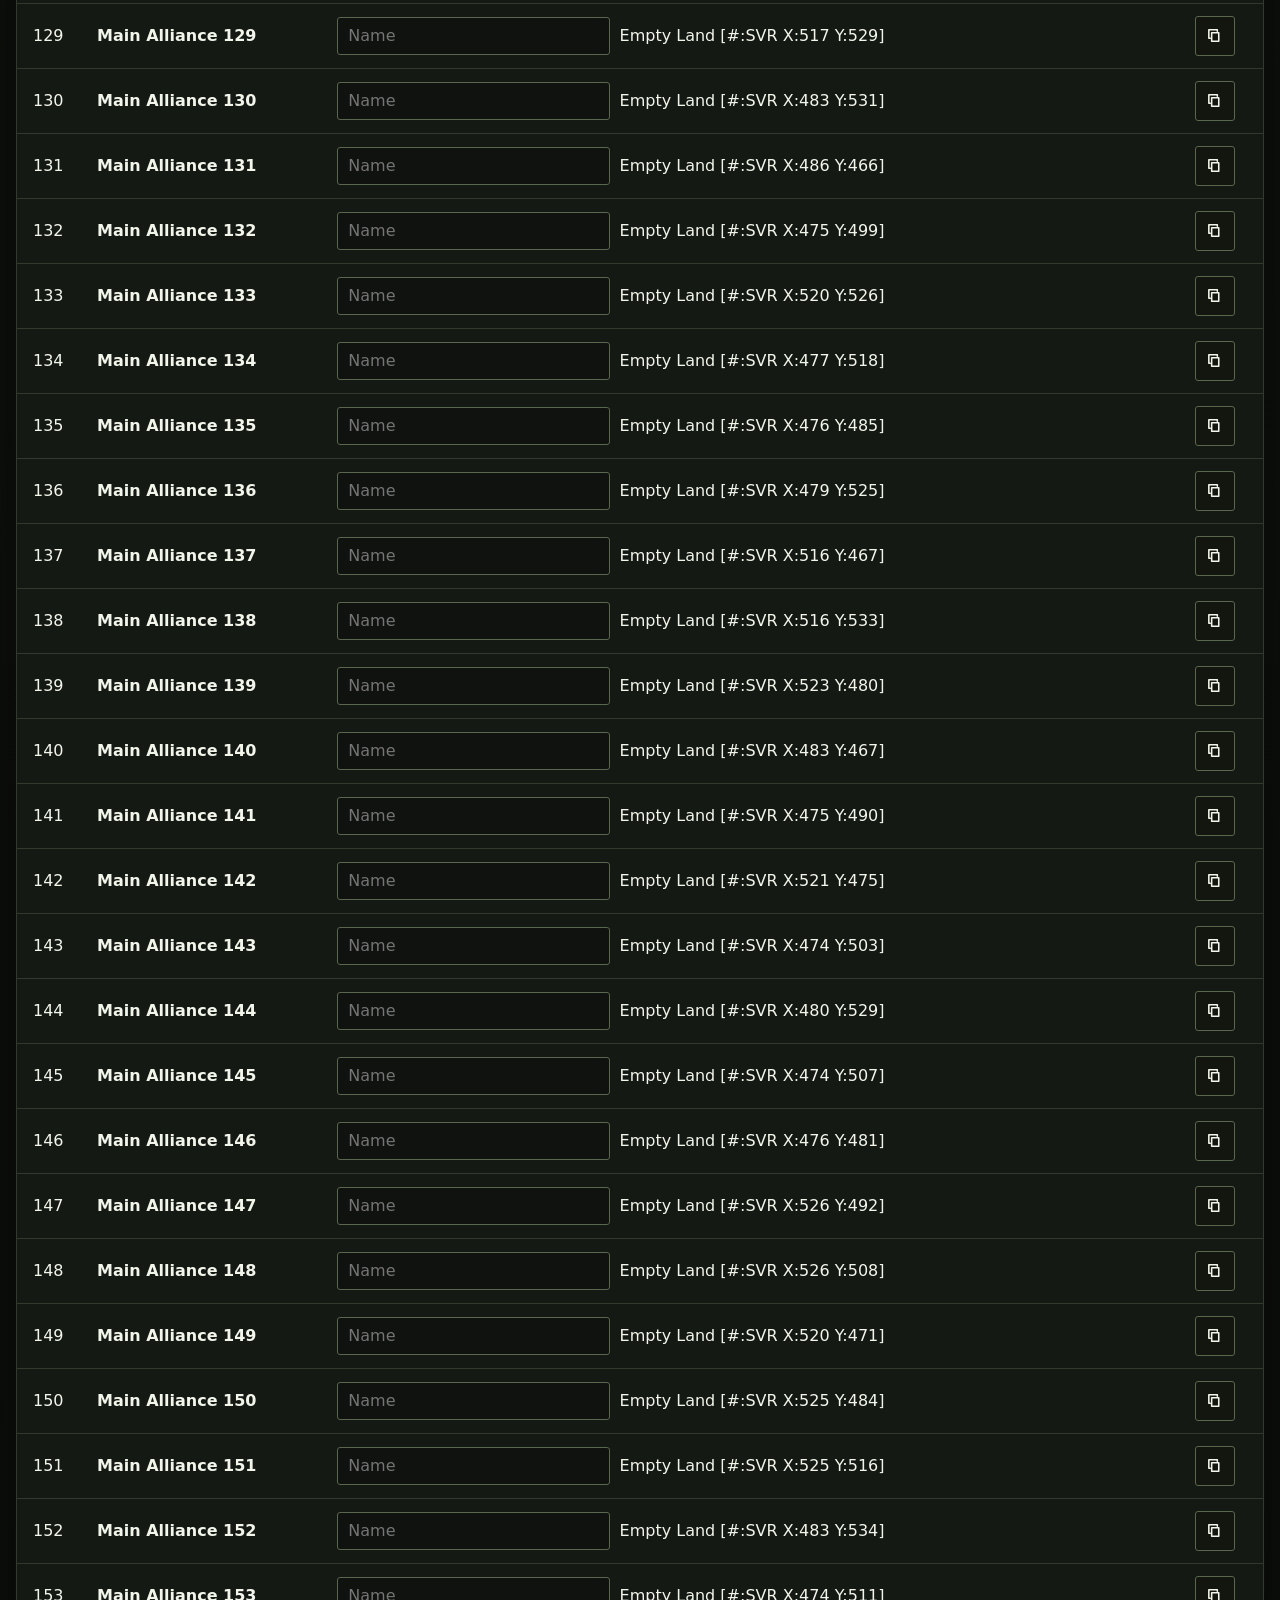
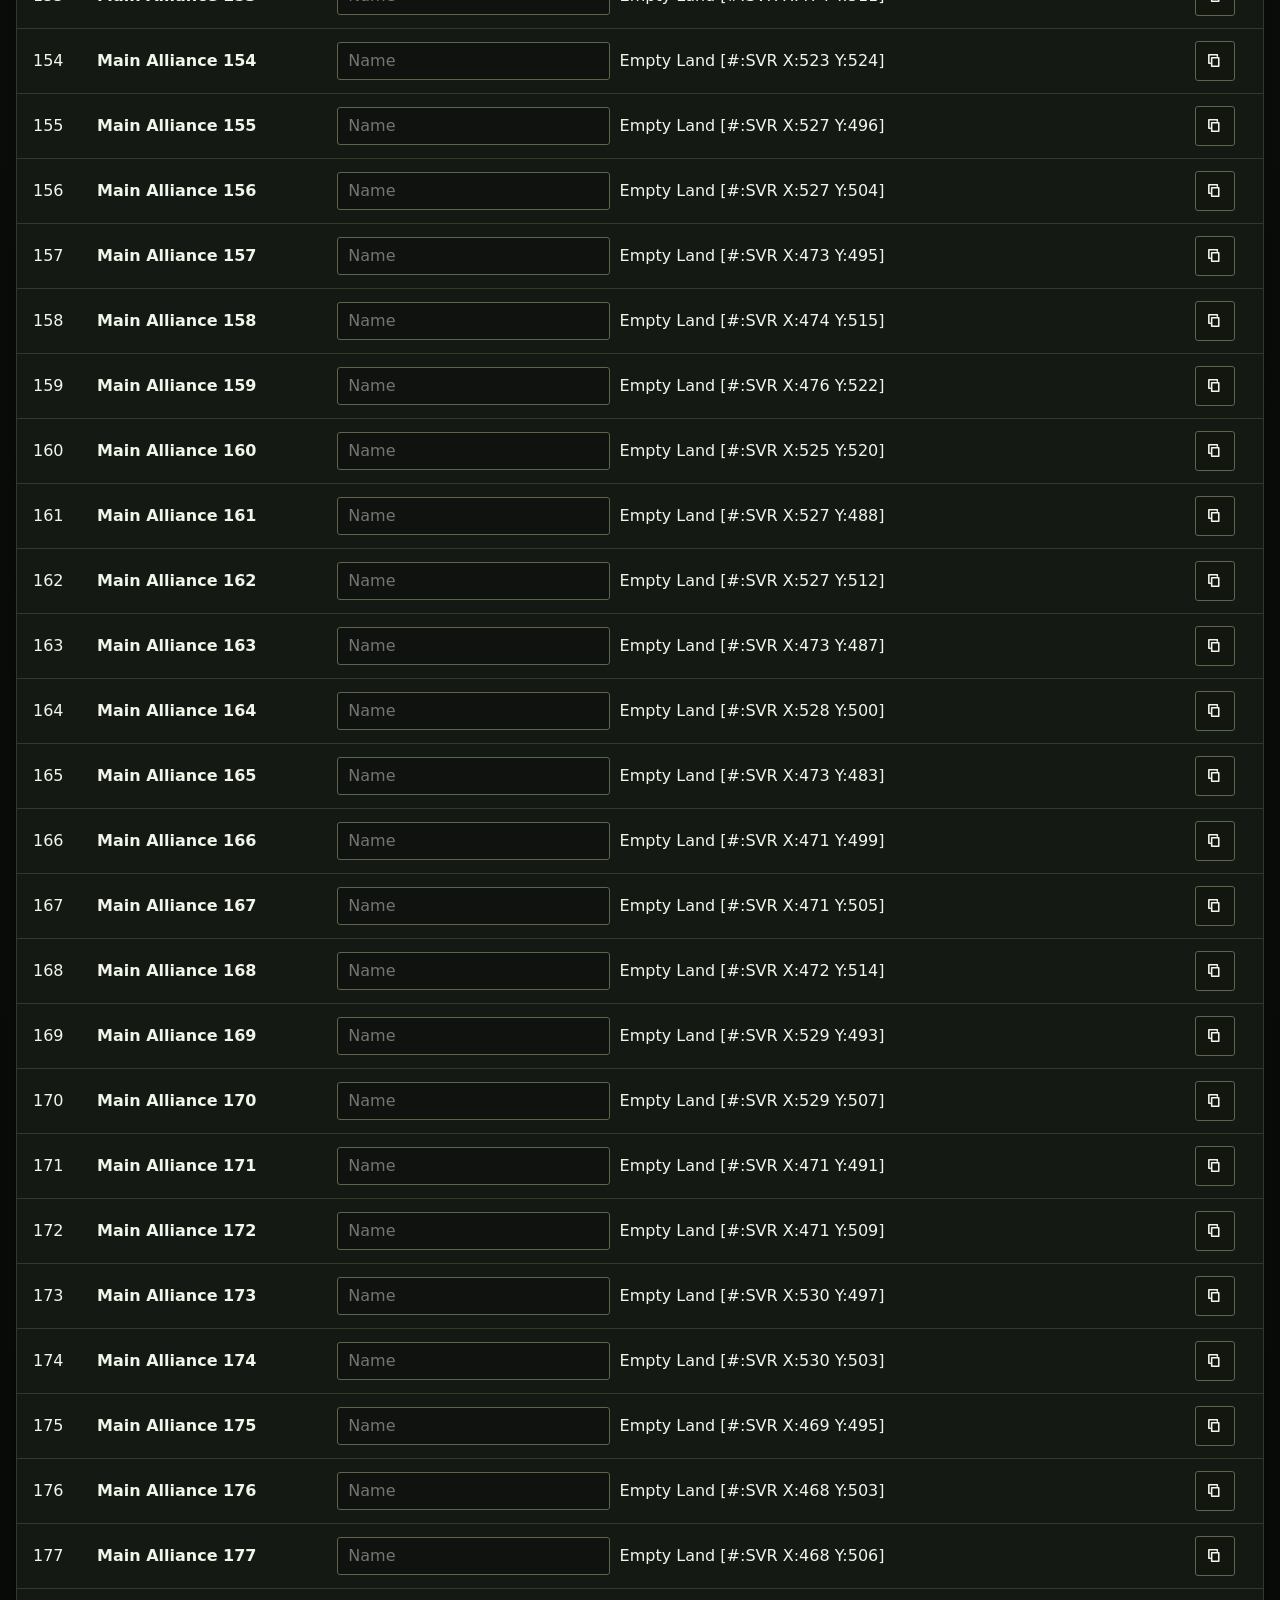
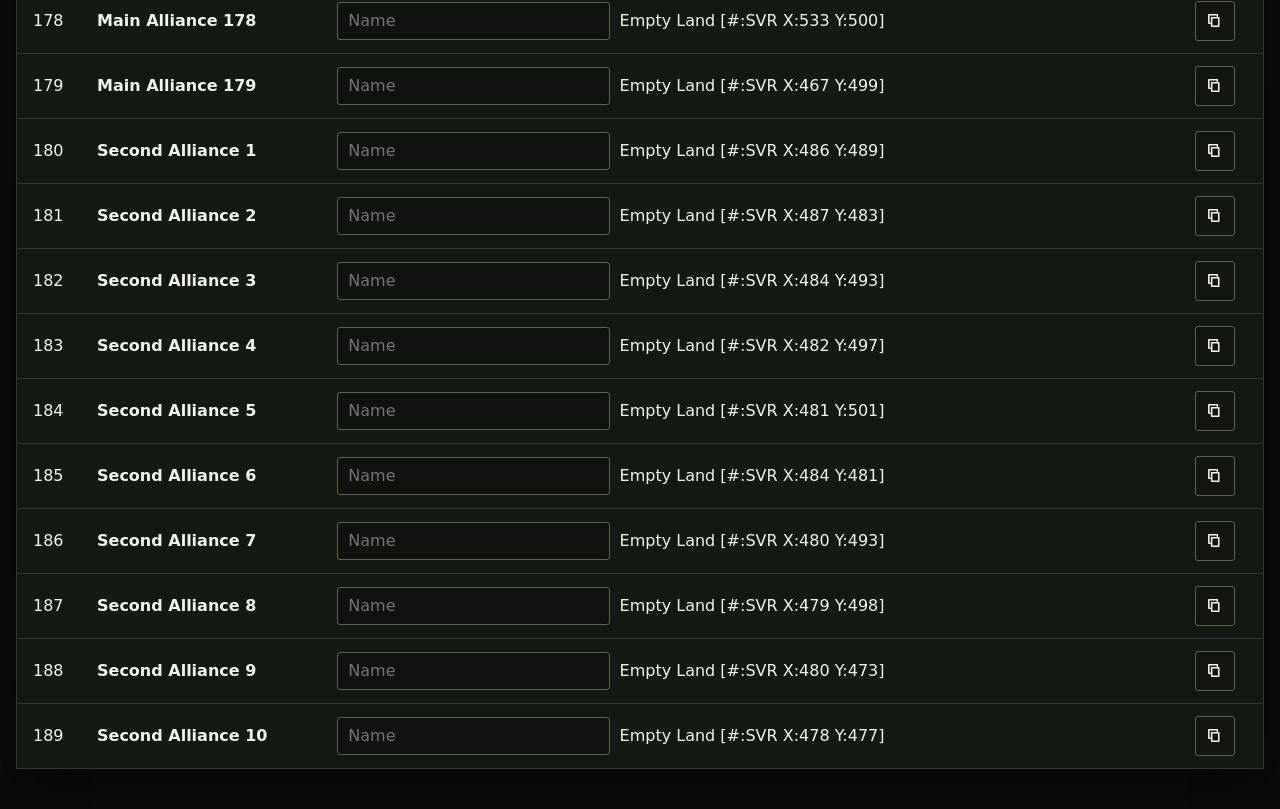
==== commit f1446c46: "Add files via upload Error message change The new message is:  enemy HQs can still fit between de" ====
--- a/index.html
+++ b/index.html
@@ -4,7 +4,7 @@
     <meta charset="utf-8" />
     <meta name="viewport" content="width=device-width, initial-scale=1" />
     <title>Last Z Mud Filler</title>
-    <link rel="stylesheet" href="styles.css?v=20260527-2" />
+    <link rel="stylesheet" href="styles.css?v=20260527-10" />
   </head>
   <body>
     <div class="shell">
@@ -60,7 +60,7 @@
                 <path d="M4 12h16"></path>
                 <path d="M14 6l6 6-6 6"></path>
               </svg>
-              Generate Fill
+              <span id="generate-label">Generate Fill</span>
             </button>
             <button class="secondary-button" id="optimize-further" type="button">
               <svg aria-hidden="true" viewBox="0 0 24 24">
@@ -159,6 +159,6 @@
     </div>
 
     <div class="toast" id="toast" role="status" aria-live="polite"></div>
-    <script src="app.js?v=20260527-2"></script>
+    <script src="app.js?v=20260527-10"></script>
   </body>
 </html>
